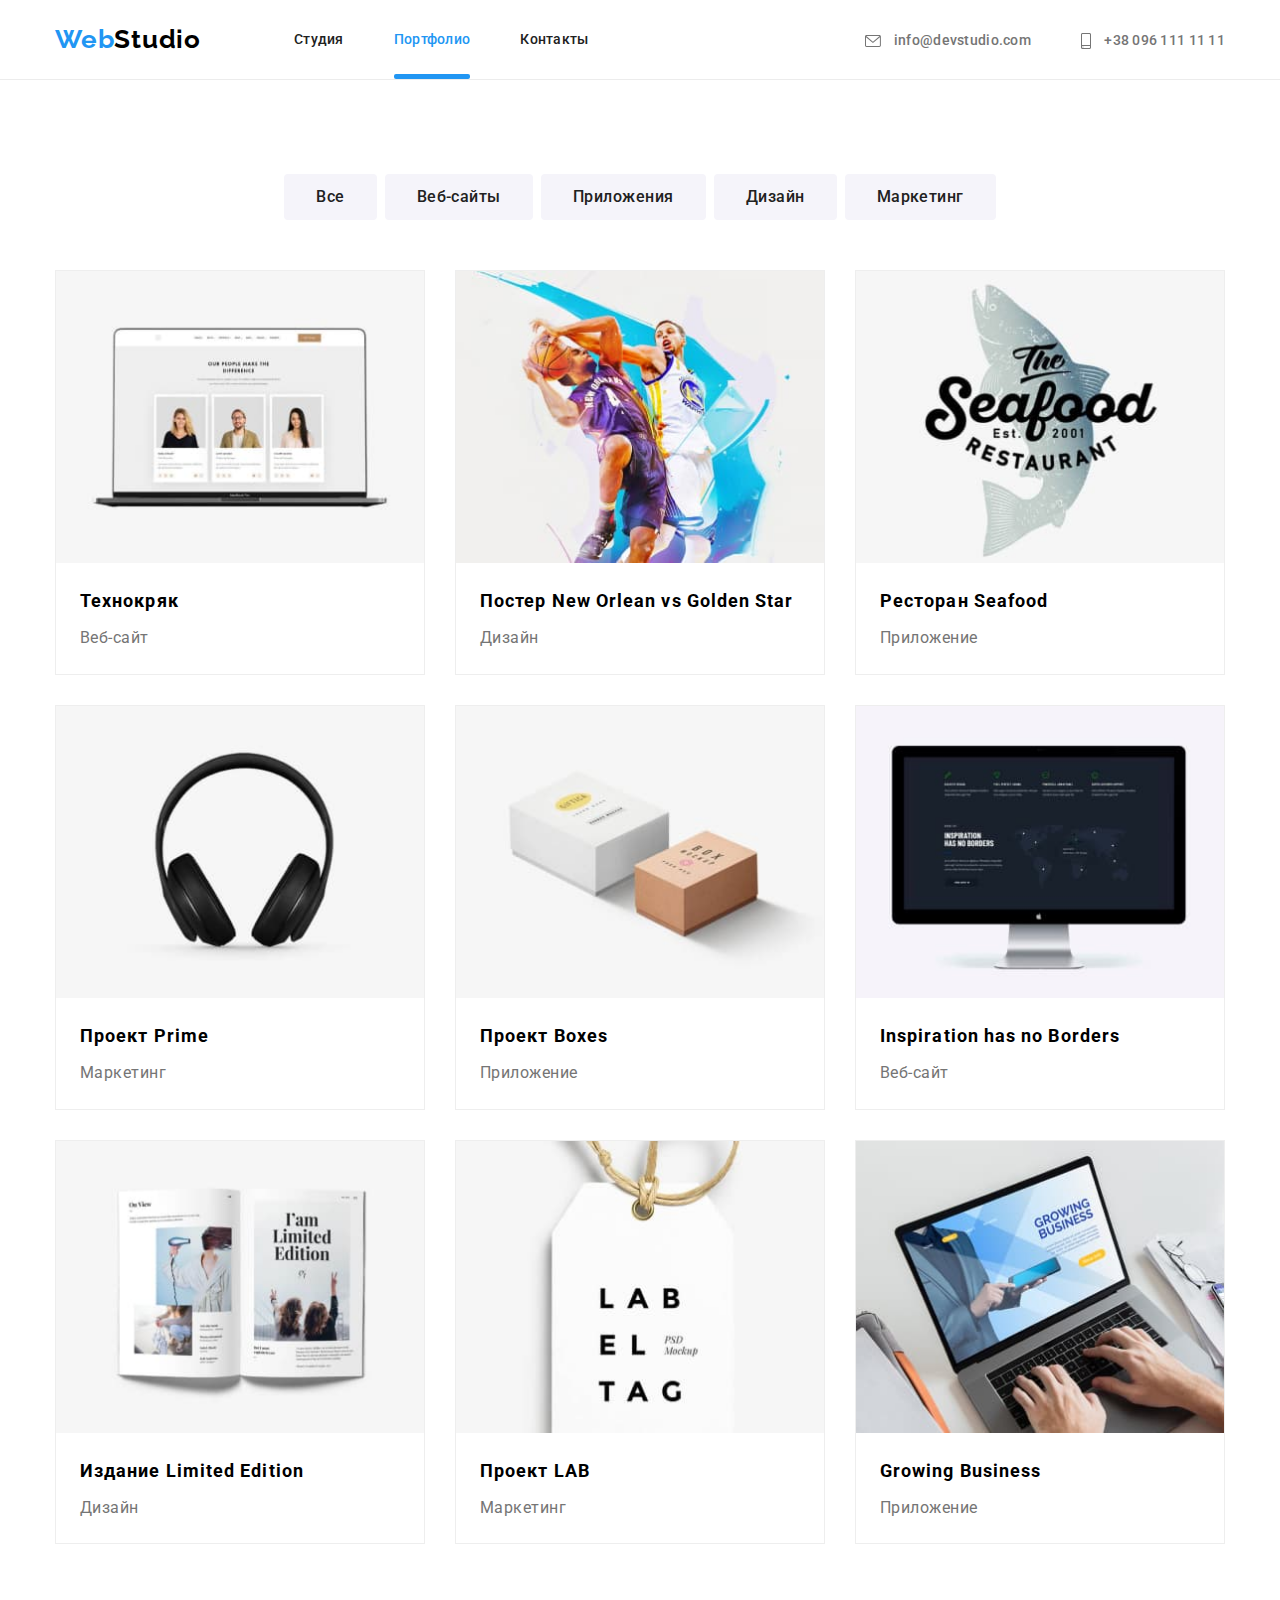
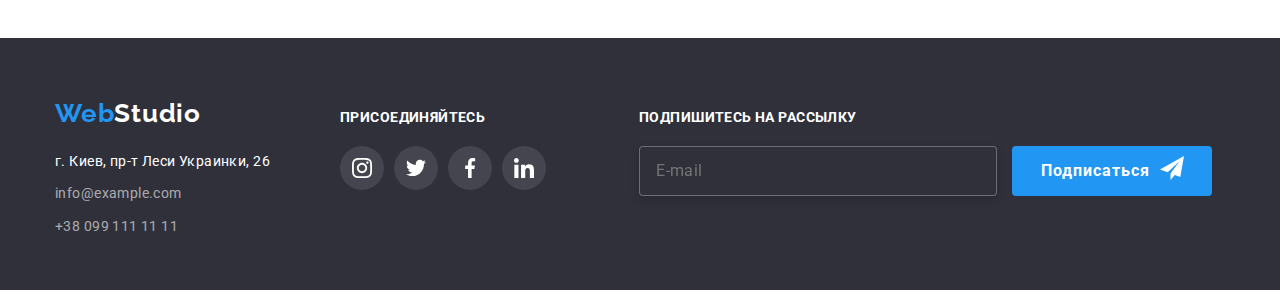
==== portfolio.html @ 8e026ac3 "переносит данные из 6 ДЗ в 7 ДЗ" ====
<!DOCTYPE html>
<html lang="ru">
  <head>
    <meta charset="UTF-8" />
    <meta name="viewport" content="width=device-width, initial-scale=1.0" />
    <title>Портфолио</title>
    <link
      href="https://fonts.googleapis.com/css2?family=Raleway:wght@700&family=Roboto:wght@400;500;700&display=swap"
      rel="stylesheet"
    />
    <link rel="stylesheet" href="./css/modern-normalize.css" />
    <link rel="stylesheet" href="./css/styles.css" />
  </head>

  <body>
    <!--Шапка страницы-->
    <header>
      <nav class="container main-nav container-border">
        <a href="./index.html" class="logo">
          <span class="blue">Web</span>Studio
        </a>

        <ul class="site-nav list">
          <li class="item">
            <a href="./index.html" class="link">Студия</a>
          </li>
          <li class="item">
            <a href="./portfolio.html" class="link current">Портфолио</a>
          </li>
          <li class="item"><a href="" class="link">Контакты</a></li>
        </ul>

        <ul class="auht-nav list">
          <li class="item">
            <a class="link" href="mailto:info@devstudio.com"
              ><svg class="nav-icon-envelope">
                <use href="./images/sprite1.svg#icon-envelope"></use>
              </svg>
              info@devstudio.com
            </a>
          </li>
          <li class="item">
            <a class="link" href="tel:+38-096-111-11-11"
              ><svg class="nav-icon-smartphone">
                <use href="./images/sprite1.svg#icon-smartphone"></use>
              </svg>
              +38 096 111 11 11</a
            >
          </li>
        </ul>
      </nav>
    </header>

    <main>
      <section class="portfolio">
        <!--<h1>Наши работы</h1>-->
        <div class="container">
          <ul class="list btn">
            <li class="item">
              <button type="button" class="button">Все</button>
            </li>
            <li class="item">
              <button type="button" class="button">Веб-сайты</button>
            </li>
            <li class="item">
              <button type="button" class="button">Приложения</button>
            </li>
            <li class="item">
              <button type="button" class="button">Дизайн</button>
            </li>
            <li class="item">
              <button type="button" class="button">Маркетинг</button>
            </li>
          </ul>
        </div>

        <div class="container">
          <ul class="our-work list">
            <li class="our-work-card">
              <a href="" class="link">
                <div class="overlay">
                  <img
                    class="picture"
                    src="./images/portfolio1.jpg"
                    alt="ноутбук с открытым сайтом"
                    width="370"
                    height="294"
                  />

                  <p class="overlay-text">
                    Технокряк это современная площадка распространения
                    коронавируса. Компании используют эту платформу для
                    цифрового шпионажа и атак на защищённые сервера конкурентов.
                  </p>
                </div>

                <h2 class="portfolio-title">Технокряк</h2>
                <p class="portfolio-text">Веб-сайт</p>
              </a>
            </li>

            <li class="our-work-card">
              <a href="" class="link">
                <div class="overlay">
                  <img
                    class="picture"
                    src="./images/portfolio2.jpg"
                    alt="два баскедболиста"
                    width="370"
                    height="294"
                  />
                  <p class="overlay-text">
                    Технокряк это современная площадка распространения
                    коронавируса. Компании используют эту платформу для
                    цифрового шпионажа и атак на защищённые сервера конкурентов.
                  </p>
                </div>
                <h2 class="portfolio-title">
                  Постер New Orlean vs Golden Star
                </h2>
                <p class="portfolio-text">Дизайн</p>
              </a>
            </li>

            <li class="our-work-card">
              <a href="" class="link">
                <div class="overlay">
                  <img
                    class="picture"
                    src="./images/portfolio3.jpg"
                    alt="название приложения"
                    width="370"
                    height="294"
                  />
                  <p class="overlay-text">
                    Технокряк это современная площадка распространения
                    коронавируса. Компании используют эту платформу для
                    цифрового шпионажа и атак на защищённые сервера конкурентов.
                  </p>
                </div>
                <h2 class="portfolio-title">Ресторан Seafood</h2>
                <p class="portfolio-text">Приложение</p>
              </a>
            </li>

            <li class="our-work-card">
              <a href="" class="link">
                <div class="overlay">
                  <img
                    class="picture"
                    src="./images/portfolio4.jpg"
                    alt="наушники"
                    width="370"
                    height="294"
                  />
                  <p class="overlay-text">
                    Технокряк это современная площадка распространения
                    коронавируса. Компании используют эту платформу для
                    цифрового шпионажа и атак на защищённые сервера конкурентов.
                  </p>
                </div>
                <h2 class="portfolio-title">Проект Prime</h2>
                <p class="portfolio-text">Маркетинг</p>
              </a>
            </li>

            <li class="our-work-card">
              <a href="" class="link">
                <div class="overlay">
                  <img
                    class="picture"
                    src="./images/portfolio5.jpg"
                    alt="коробки"
                    width="370"
                    height="294"
                  />
                  <p class="overlay-text">
                    Технокряк это современная площадка распространения
                    коронавируса. Компании используют эту платформу для
                    цифрового шпионажа и атак на защищённые сервера конкурентов.
                  </p>
                </div>
                <h2 class="portfolio-title">Проект Boxes</h2>
                <p class="portfolio-text">Приложение</p>
              </a>
            </li>

            <li class="our-work-card">
              <a href="" class="link">
                <div class="overlay">
                  <img
                    class="picture"
                    src="./images/portfolio6.jpg"
                    alt="сайт на робочем столе"
                    width="370"
                    height="294"
                  />
                  <p class="overlay-text">
                    Технокряк это современная площадка распространения
                    коронавируса. Компании используют эту платформу для
                    цифрового шпионажа и атак на защищённые сервера конкурентов.
                  </p>
                </div>
                <h2 class="portfolio-title">Inspiration has no Borders</h2>
                <p class="portfolio-text">Веб-сайт</p>
              </a>
            </li>

            <li class="our-work-card">
              <a href="" class="link">
                <div class="overlay">
                  <img
                    class="picture"
                    src="./images/portfolio7.jpg"
                    alt="открытая книга"
                    width="370"
                    height="294"
                  />
                  <p class="overlay-text">
                    Технокряк это современная площадка распространения
                    коронавируса. Компании используют эту платформу для
                    цифрового шпионажа и атак на защищённые сервера конкурентов.
                  </p>
                </div>
                <h2 class="portfolio-title">Издание Limited Edition</h2>
                <p class="portfolio-text">Дизайн</p>
              </a>
            </li>

            <li class="our-work-card">
              <a href="" class="link">
                <div class="overlay">
                  <img
                    class="picture"
                    src="./images/portfolio8.jpg"
                    alt="бирка LAB"
                    width="370"
                    height="294"
                  />
                  <p class="overlay-text">
                    Технокряк это современная площадка распространения
                    коронавируса. Компании используют эту платформу для
                    цифрового шпионажа и атак на защищённые сервера конкурентов.
                  </p>
                </div>
                <h2 class="portfolio-title">Проект LAB</h2>
                <p class="portfolio-text">Маркетинг</p>
              </a>
            </li>

            <li class="our-work-card">
              <a href="" class="link">
                <div class="overlay">
                  <img
                    class="picture"
                    src="./images/portfolio9.jpg"
                    alt="Приложение Growing Business"
                    width="370"
                    height="294"
                  />
                  <p class="overlay-text">
                    Технокряк это современная площадка распространения
                    коронавируса. Компании используют эту платформу для
                    цифрового шпионажа и атак на защищённые сервера конкурентов.
                  </p>
                </div>
                <h2 class="portfolio-title">Growing Business</h2>
                <p class="portfolio-text">Приложение</p>
              </a>
            </li>
          </ul>
        </div>
      </section>
    </main>

    <!--Подвал-->
    <footer class="contacts-container">
      <div class="container footer-flex">
        <div class="footer-address">
          <a href="./index.html" class="logo footer">
            <span class="blue">Web</span><span class="white">Studio</span>
          </a>
          <address class="adress-content">
            <p class="text">г. Киев, пр-т Леси Украинки, 26</p>
            <a href="mailto:info@example.com" class="connection link text"
              >info@example.com</a
            >
            <a href="tel:+38-099-111-11-11" class="connection link text"
              >+38 099 111 11 11</a
            >
          </address>
        </div>

        <div class="footer-slogan">
          <h2 class="footer-slogan-text">Присоединяйтесь</h2>
          <!-- <div class="footer-icon"> -->
          <ul class="list social-icon-list">
            <li class="social-icon-item">
              <a
                class="social-icon-link"
                href="https://www.instagram.com/?hl=ru"
                aria-label="ссылка Инстаграм"
              >
                <svg class="social-icon">
                  <use href="./images/sprite1.svg#icon-instagram"></use>
                </svg>
              </a>
            </li>

            <li class="social-icon-item">
              <a
                class="social-icon-link"
                href="https://twitter.com/?lang=ru"
                aria-label="ссылка Твиттер"
              >
                <svg class="social-icon">
                  <use href="./images/sprite1.svg#icon-twitter"></use>
                </svg>
              </a>
            </li>

            <li class="social-icon-item">
              <a
                class="social-icon-link"
                href="https://www.facebook.com/"
                aria-label="ссылка Фейсбук"
              >
                <svg class="social-icon">
                  <use href="./images/sprite1.svg#icon-facebook"></use>
                </svg>
              </a>
            </li>

            <li class="social-icon-item">
              <a
                class="social-icon-link"
                href="https://www.linkedin.com/"
                aria-label="ссылка Линкедин"
                ><svg class="social-icon">
                  <use href="./images/sprite1.svg#icon-linkedin"></use>
                </svg>
              </a>
            </li>
          </ul>
        </div>

        <form>
          <h2 class="footer-slogan-text">Подпишитесь на рассылку</h2>

          <label class="footer-label">
            <input
              class="footer-input"
              type="email"
              name="user-mail"
              placeholder="E-mail"
            />

            <button type="submit" class="button button-footer">
              Подписаться
              <svg class="footer-icon">
                <use href="./images/sprite1.svg#icon-icon-send"></use>
              </svg>
            </button>
          </label>
        </form>
      </div>
    </footer>
  </body>
</html>
---- css/styles.css ----
html {
  box-sizing: border-box;
}
*/ *,
*::before,
*::after {
  box-sizing: inherit;
}

/* Цвета текста */
:root {
  --blue: #2196f3;
  --black-one: #000000;
  --black-two: #212121;
  --gray-one: #757575;
  --gray-two: rgba(255, 255, 255, 0.6);
  --white: #ffffff;
  --herro-background: #2f303a;
  --portfolio-button-background: #f5f4fa;
  --section-background: #f5f4fa;
  --transitions: 250ms cubic-bezier(0.4, 0, 0.2, 1);
}

body {
  font-family: 'Roboto', sans-serif;
  background-color: var(--white);
  color: var(--black-two);
}

.container {
  width: 1200px;
  padding-left: 15px;
  padding-right: 15px;
  margin-left: auto;
  margin-right: auto;
}

/* logo */
.logo {
  margin-right: 93px;
  font-family: 'Raleway', sans-serif;
  font-weight: 700;
  color: var(--black-one);
  text-decoration: none;

  font-size: 26px;
  line-height: 1.2;
  letter-spacing: 0.03em;
}

.logo .blue {
  color: var(--blue);
}

.logo .white {
  color: var(--white);
}

.list {
  padding: 0;
  margin: 0;
  list-style: none;
}

.link {
  text-decoration: none;
}

.picture {
  display: block;
  max-width: 100%;
  height: auto;
}

/* site-nav */
.main-nav {
  align-items: center;
  display: flex;
}

.site-nav {
  display: flex;
}

.site-nav .item:not(:last-child) {
  margin-right: 50px;
}

.site-nav .link {
  position: relative;

  display: block;
  font-weight: 500;

  color: var(--black-two);
  font-size: 14px;
  line-height: 1.1;
  letter-spacing: 0.02em;
  padding-top: 32px;
  padding-bottom: 32px;
  transition: color var(--transitions);
}

.site-nav .link.current {
  color: var(--blue);
}

.site-nav .link.current::after {
  position: absolute;

  content: '';
  display: block;
  width: 100%;
  height: 5px;
  background: var(--blue);
  border-radius: 2px;
  left: 0;
  bottom: 0;
}

.site-nav .link:hover,
.site-nav .link:focus {
  color: var(--blue);
}

/* auht-nav */
.auht-nav {
  display: flex;
  margin-left: auto;
}

.auht-nav .item:not(:last-child) {
  margin-right: 50px;
}

.auht-nav .item {
  text-align: center;
}

.auht-nav .link {
  font-weight: 500;
  color: var(--gray-one);
  font-size: 14px;
  line-height: 1.1;
  letter-spacing: 0.02em;
  transition: color var(--transitions);
}

.auht-nav .link:hover,
.auht-nav .link:focus {
  color: var(--blue);
}

.auht-nav .link:hover .nav-icon-envelope,
.auht-nav .link:focus .nav-icon-envelope {
  fill: var(--blue);
}

.nav-icon-envelope {
  display: inline-flex;
  vertical-align: middle;
  width: 16px;
  height: 12px;
  margin-right: 10px;
  fill: var(--gray-one);
  text-align: center;

  transition: fill var(--transitions);
}

.nav-icon-smartphone {
  display: inline-flex;
  vertical-align: middle;
  width: 10px;
  height: 16px;
  margin-right: 10px;
  fill: var(--gray-one);
  transition: fill var(--transitions);
}

.auht-nav .link:hover .nav-icon-smartphone,
.auht-nav .link:focus .nav-icon-smartphone {
  fill: var(--blue);
}

/* herro */

.herro-container {
  text-align: center;
  height: 600px;
  margin-left: auto;
  margin-right: auto;
  padding-top: 200px;
  padding-bottom: 200px;
  background-image: linear-gradient(
      to right,
      rgba(47, 48, 58, 0.4),
      rgba(47, 48, 58, 0.4)
    ),
    url(../images/hero.jpg);
  background-position: center;
  background-color: #c4c4c4;
  background-size: cover;
}

.herro-title {
  margin-top: 0;
  margin-bottom: 30px;
  margin-left: auto;
  margin-right: auto;
  width: 696px;

  font-weight: 900;
  color: var(--white);
  text-transform: uppercase;
  font-size: 44px;
  line-height: 1.4;
  letter-spacing: 0.06em;
}

/* button */
.button {
  display: inline-block;
  padding: 10px 32px;
  border-radius: 4px;
  border: 0;

  font-weight: 700;
  background-color: var(--blue);
  color: var(--white);
  font-size: 16px;
  line-height: 1.9;
  letter-spacing: 0.06em;
}

.button:hover,
.button:focus {
  outline: none;
}

/* section */
.section {
  padding-top: 0;
  padding-bottom: 94px;
}

.section-top {
  padding-top: 94px;
  padding-bottom: 94px;
}

.section-top.content {
  background-color: var(--section-background);
}

.section-title.centered {
  margin-top: 0;
  margin-bottom: 50px;
  text-align: center;
}

.section-title {
  font-weight: 700;
  font-size: 36px;
  line-height: 1.2;
  letter-spacing: 0.03em;
}

/* Чем мы занимаемся */
.doing-card {
  position: relative;
}

.doing-card::before {
  content: '';
  position: absolute;
  width: 100%;
  height: 70px;
  bottom: 0;
  background: rgba(47, 48, 58, 0.8);
}

.doing-text {
  position: absolute;
  margin-top: 0;
  margin-bottom: 0;
  bottom: 27px;
  right: 82px;

  font-weight: 700;
  font-size: 14px;
  line-height: 1.14;
  text-align: center;
  letter-spacing: 0.03em;
  text-transform: uppercase;
  color: var(--white);
}
/* featyre */
.featyre {
  display: flex;
}

.featyre .item::before {
  content: '';
  display: block;

  height: 120px;
  background-color: var(--section-background);
  background-repeat: no-repeat;
  background-position: center;
  margin-bottom: 30px;
}

.featyre .item:nth-child(1)::before {
  background-image: url(../images/antenna.svg);
}

.featyre .item:nth-child(2)::before {
  background-image: url(../images/clock.svg);
}

.featyre .item:nth-child(3)::before {
  background-image: url(../images/diagram.svg);
}

.featyre .item:nth-child(4)::before {
  background-image: url(../images/astronaut.svg);
}

/* .icon-antenna::before {
   background-image: url(../images/antenna.svg);
   }   */

/* 
.icon-clock::before {
  background-image: url(../images/clock.svg);
}

.icon-diagram::before {
  background-image: url(../images/diagram.svg);
}

.icon-astronaut::before {
  background-image: url(../images/astronaut.svg);
} */

.featyre .item:not(:last-child) {
  margin-right: 30px;
}

.featyre .title {
  margin-top: 0;
  margin-bottom: 10px;
  font-weight: 700;
  text-transform: uppercase;
  font-size: 14px;
  line-height: 1.1;
  letter-spacing: 0.03em;
}

.featyre .text {
  margin-top: 0;
  margin-bottom: 0;

  font-weight: 400;
  color: var(--gray-one);
  font-size: 14px;
  line-height: 1.7;
  letter-spacing: 0.03em;
}

/* What the company does */
.doing {
  display: flex;
}

.doing .item:not(:last-child) {
  margin-right: 30px;
}

.card {
  background: #ffffff;
  box-shadow: 0px 1px 3px rgba(0, 0, 0, 0.12), 0px 1px 1px rgba(0, 0, 0, 0.14),
    0px 2px 1px rgba(0, 0, 0, 0.2);
  border-radius: 0px 0px 4px 4px;

  text-align: center;
}

.card-content {
  padding-top: 30px;
  padding-bottom: 30px;
}

.team {
  display: flex;
}

.team .item:not(:last-child) {
  margin-right: 30px;
}

.team .name {
  margin-top: 0;
  margin-bottom: 10px;

  font-weight: 500;
  font-size: 16px;
  line-height: 1.2;
  letter-spacing: 0.03em;
}

.team .position {
  margin-top: 0;
  margin-bottom: 16px;

  font-weight: 400;
  color: var(--gray-one);
  font-size: 16px;
  line-height: 1.2;
  letter-spacing: 0.03em;
}

.social-icon-list {
  display: flex;
  justify-content: center;
}

.social-icon-item:not(:last-child) {
  margin-right: 10px;
}

.social-icon-link {
  display: flex;
  justify-content: center;
  align-items: center;

  width: 44px;
  height: 44px;
  border-radius: 50%;

  background-color: var(--white);

  transition: background-color var(--transitions);
}

.social-icon-link:hover,
.social-icon-link:focus {
  background-color: var(--blue);
}

.social-icon {
  width: 20px;
  height: 20px;
  fill: #afb1b8;
  transition: fill var(--transitions);
}

.social-icon-link:hover .social-icon,
.social-icon-link:focus .social-icon {
  fill: var(--white);
}

/* Постоянные клиенты */
.clients-logo-list {
  display: flex;
}

.clients-logo-item:not(:last-child) {
  margin-right: 30px;
}

.clients-logo-link {
  fill: #afb1b8;
  display: flex;
  justify-content: center;
  align-items: center;
  width: 170px;
  height: 90px;
  border: 1px solid #afb1b8;
  border-radius: 4px;
  transition: border var(--transitions);
}

.clients-logo-link:hover,
.clients-logo-link:focus {
  border: 1px solid var(--blue);
}

.clients-logo {
  transition: fill var(--transitions);
}

.clients-logo-link:hover .clients-logo,
.clients-logo-link:focus .clients-logo {
  fill: var(--blue);
}

/* address */
.footer-flex {
  display: flex;
}

.contacts-container {
  background-color: var(--herro-background);
  color: var(--white);
  font-weight: 400;
  font-size: 14px;
  line-height: 1.7;
  letter-spacing: 0.03em;
  font-style: normal;

  height: 252px;
}

.footer-address {
  margin-right: 70px;
}

.footer {
  display: block;
  margin-right: 0;
  margin-top: 60px;
  margin-bottom: 20px;
}

.adress-content {
  display: inline-flex;
  flex-direction: column;

  font-style: normal;
}

.adress-content .text {
  margin-top: 0px;
  margin-bottom: 0px;
  margin-bottom: 9px;
}

.contacts-container .connection {
  font-weight: 400;
  color: var(--gray-two);
  font-size: 14px;
  line-height: 1.7;
  letter-spacing: 0.03em;
  font-style: normal;
}

.footer-slogan {
  margin-right: 93px;
}

.footer-slogan .social-icon-link {
  background-color: rgba(255, 255, 255, 0.1);
}

.footer-slogan .social-icon-link:hover,
.footer-slogan .social-icon-link:focus {
  background-color: var(--blue);
}

.footer-slogan .social-icon {
  fill: var(--white);
}

.footer-slogan-text {
  margin-top: 72px;
  margin-bottom: 20px;

  font-weight: 700;
  font-size: 14px;
  line-height: 1.1;
  letter-spacing: 0.03em;
  text-transform: uppercase;
}

/* footer form */

.footer-input {
  width: 358px;
  height: 50px;

  padding-left: 16px;
  margin-right: 12px;

  font-weight: 400;
  font-size: 16px;
  line-height: 1.25;
  align-items: center;
  letter-spacing: 0.03em;

  color: rgba(255, 255, 255, 0.6);

  background-color: var(--herro-background);
  border: 1px solid rgba(255, 255, 255, 0.3);
  filter: drop-shadow(0px 4px 4px rgba(0, 0, 0, 0.15));
  border-radius: 4px;
}

.button-footer {
  position: relative;
  width: 200px;
  height: 50px;
  padding-left: 29px;
  padding-right: 0;
  text-align: inherit;
}

.footer-icon {
  position: absolute;
  fill: var(--white);
  margin-left: 10px;
  width: 24px;
  height: 24px;
}

/* portfolio */
.portfolio {
  padding-top: 94px;
  padding-bottom: 94px;
  border-top: 1px solid #ececec;
}

.btn {
  display: flex;
  margin-bottom: 50px;
  justify-content: center;
}

.portfolio .button {
  font-weight: 500;
  background-color: var(--portfolio-button-background);
  color: var(--black-two);
  font-size: 16px;
  line-height: 1.6;
  letter-spacing: 0.03em;
  transition: color var(--transitions), background-color var(--transitions);
}

.portfolio .button:hover,
.portfolio .button:focus {
  background-color: var(--blue);
  color: var(--white);
  outline: none;
}

.portfolio .item:not(:last-child) {
  margin-right: 8px;
}

.portfolio .item:hover,
.portfolio .item:focus {
  box-shadow: 0px 3px 1px rgba(0, 0, 0, 0.1), 0px 1px 2px rgba(0, 0, 0, 0.08),
    0px 2px 2px rgba(0, 0, 0, 0.12);
}

.portfolio .our-work {
  display: flex;
  flex-wrap: wrap;
}

.our-work-card {
  width: calc((100% - 60px) / 3);
  background-color: var(--white);
  margin-right: 30px;
  margin-bottom: 30px;
  border: 1px solid #eeeeee;
}

.our-work-card:hover,
.our-work-card:focus {
  box-shadow: 0px 1px 1px rgba(0, 0, 0, 0.12), 0px 4px 4px rgba(0, 0, 0, 0.06),
    1px 4px 6px rgba(0, 0, 0, 0.16);
}

.our-work-card:nth-child(3n) {
  margin-right: 0;
}

.our-work-card:nth-last-child(-n + 3) {
  margin-bottom: 0;
}

.our-work-card .portfolio-title {
  padding-top: 20px;
  padding-left: 24px;
  padding-bottom: 4px;
  margin-top: 0;
  margin-bottom: 0;

  font-weight: 700;
  font-size: 18px;
  line-height: 2;
  letter-spacing: 0.06em;

  color: #000000;
}

.overlay {
  position: relative;
  overflow: hidden;
}

.overlay::before {
  content: '';
  position: absolute;
  width: 100%;
  height: 100%;
  background-color: rgba(33, 150, 243, 0.9);
  /* opacity: 0; */

  transform: translateY(100%);
  transition: transform var(--transitions);
}

.our-work-card:hover .overlay::before,
.our-work-card:focus .overlay::before {
  opacity: 1;
  transform: translateY(0);
}

.overlay-text {
  position: absolute;
  top: 63px;
  right: 24px;
  bottom: 63px;
  left: 24px;

  opacity: 0;

  margin-top: 0;
  margin-bottom: 0;

  font-weight: 400;
  font-size: 18px;
  line-height: 1.5;
  letter-spacing: 0.03em;
  color: var(--white);

  transform: translateY(100%);
  transition: transform var(--transitions);
}

.our-work-card:hover .overlay-text,
.our-work-card:focus .overlay-text {
  opacity: 1;
  transform: translateY(0);
}

.portfolio-text {
  padding-left: 24px;
  padding-bottom: 20px;
  margin-top: 0;
  margin-bottom: 0;

  color: var(--gray-one);
  font-weight: 400;
  font-size: 16px;
  line-height: 1.9;
  letter-spacing: 0.03em;
}

/* backdrop */
.backdrop {
  position: fixed;
  width: 100%;
  height: 100%;
  top: 0px;
  bottom: 0px;

  background: rgba(0, 0, 0, 0.2);
}

.backdrop.is-hidden {
  opacity: 0;
  pointer-events: none;
}

/* modal */
.modal {
  position: absolute;
  top: 50%;
  left: 50%;
  transform: translate(-50%, -50%);

  width: 528px;
  height: 581px;
  background-color: var(--white);
  box-shadow: 0px 1px 3px rgba(0, 0, 0, 0.12), 0px 1px 1px rgba(0, 0, 0, 0.14),
    0px 2px 1px rgba(0, 0, 0, 0.2);
  border-radius: 4px;
}

.modal-btn {
  position: absolute;

  right: 8px;
  top: 8px;
  width: 30px;
  height: 30px;
  padding: 0;

  border: 1px solid rgba(0, 0, 0, 0.1);
  border-radius: 50%;
  background-color: var(--white);
}

.modal-icon {
  position: absolute;
  content: '';
  display: inline-block;
  width: 18px;
  height: 18px;
  top: 50%;
  left: 50%;
  transform: translate(-50%, -50%);

  fill: var(--black-one);
  transition: fill var(--transitions);
}

.modal-btn:hover,
.modal-btn:focus {
  outline: none;
}

.modal-btn:hover .modal-icon,
.modal-btn:focus .modal-icon {
  fill: var(--blue);
}

/* Form */
.form {
  width: 448px;
  /* left: 576px;
  top: 296px; */
  margin-left: auto;
  margin-right: auto;
  margin-top: 40px;
  margin-bottom: 40px;
  margin-left: 41px;
  margin-right: 39px;
}

.form-caption {
  font-weight: 700;
  font-size: 20px;
  line-height: 1.15;
  letter-spacing: 0.03em;
  text-align: center;
  margin-bottom: 12px;
  margin-top: 40px;

  color: var(--black-two);
}

.form-label {
  position: relative;
  display: block;

  font-weight: 400;
  font-size: 12px;
  line-height: 1.07;
  letter-spacing: 0.01em;
  margin-bottom: 10px;

  color: var(--gray-one);
}

.form-label:focus {
  outline: 1px solid var(--blue);
}

.form-input {
  /* position: relative;
  display: block; */
  width: 100%;
  height: 40px;

  margin-top: 4px;
  padding-left: 42px;
  border: 1px solid rgba(33, 33, 33, 0.2);
  border-radius: 4px;
  transition: border var(--transitions);
}

.form-input:focus {
  border: 1px solid var(--blue);
  outline: none;
}

/* .form-name {
  position: relative;
} */

.form-icon {
  position: absolute;
  width: 18px;
  height: 18px;
  bottom: 11px;
  left: 12px;
  fill: var(--black-one);
  transition: fill var(--transitions);
}

.form-input:focus + .form-icon {
  fill: var(--blue);
}

.form-label.textarea {
  margin-bottom: 0;
}

.form-textarea {
  display: block;

  width: 100%;
  height: 120px;
  margin-top: 4px;

  padding: 12px 16px;
  resize: none;

  border: 1px solid rgba(33, 33, 33, 0.2);
  border-radius: 4px;
  transition: border var(--transitions);
}

.form-textarea:focus {
  border: 1px solid var(--blue);
  outline: none;
}

.form-textarea::placeholder {
  color: rgba(117, 117, 117, 0.5);
}

/* .form-checkbox {
  font-size: 14px;
  line-height: 1.7;
  letter-spacing: 0.03em;
  margin-bottom: 30px;
  padding: 0;
  margin-left: 12px;
} */

.form-link {
  color: var(--blue);
}

.btn-form {
  display: block;
  margin-left: auto;
  margin-right: auto;
  width: 200px;
  box-shadow: 0px 4px 4px rgba(0, 0, 0, 0.15);
}

.form-checkbox {
  display: inline-block;

  font-size: 14px;
  line-height: 1.7;
  letter-spacing: 0.03em;
  text-align: center;

  padding: 0;
  margin-left: 12px;
  margin-top: 20px;
  margin-bottom: 30px;

  color: var(--gray-one);
}

.checkbox {
  position: absolute;
  width: 1px;
  height: 1px;
  margin: -1px;
  border: 0;
  padding: 0;
  clip: rect(0 0 0 0);
  overflow: hidden;
}

.checkbox-icon {
  display: inline-block;
  width: 16px;
  height: 15px;
  border: 2px solid var(--black-one);
  border-radius: 2px;
  margin-right: 7px;
  vertical-align: middle;
}

.checkbox:checked + .checkbox-icon {
  background-color: var(--blue);
  background-image: url(../images/icon-check.svg);
  background-size: contain;
  background-origin: border-box;
  border-color: var(--blue);
}
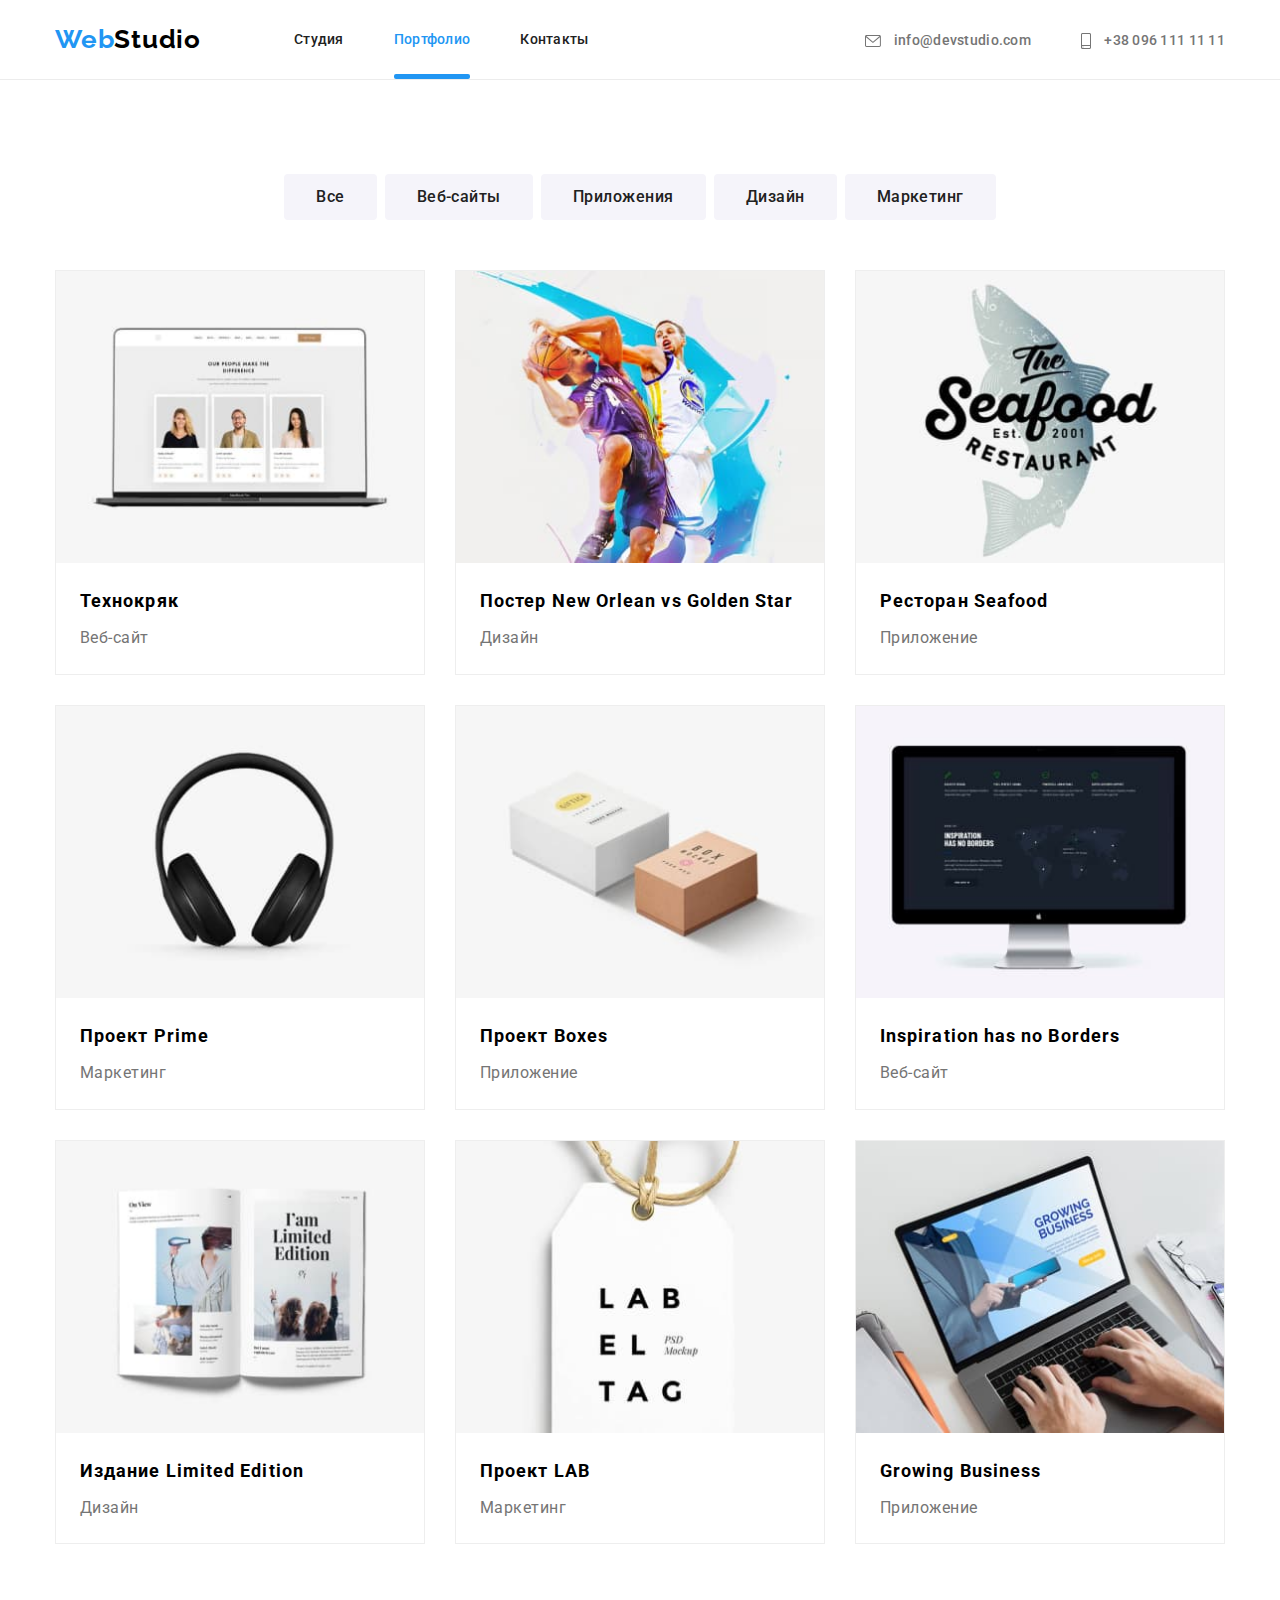
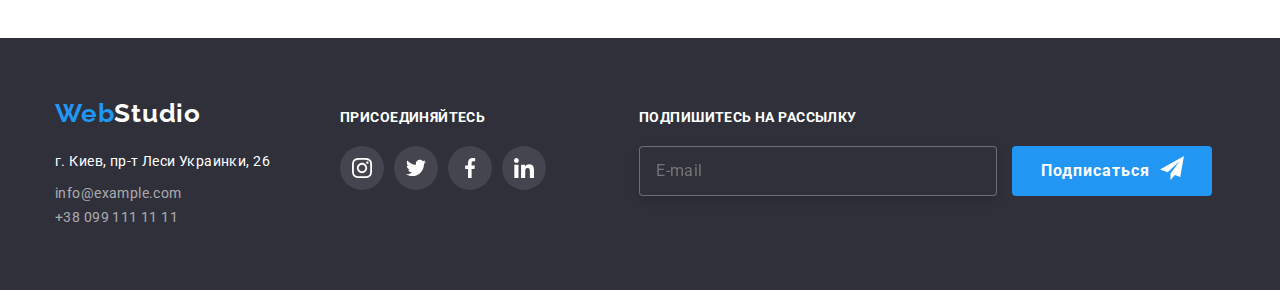
==== commit 0f75afd5: "меняет названия классов по БЭМ для портфолио" ====
--- a/portfolio.html
+++ b/portfolio.html
@@ -15,33 +15,39 @@
   <body>
     <!--Шапка страницы-->
     <header>
-      <nav class="container main-nav container-border">
+      <nav class="container main-nav">
         <a href="./index.html" class="logo">
-          <span class="blue">Web</span>Studio
+          <span class="logo__blue">Web</span>Studio
         </a>
 
         <ul class="site-nav list">
-          <li class="item">
-            <a href="./index.html" class="link">Студия</a>
-          </li>
-          <li class="item">
-            <a href="./portfolio.html" class="link current">Портфолио</a>
-          </li>
-          <li class="item"><a href="" class="link">Контакты</a></li>
+          <li class="site-nav__list">
+            <a href="./index.html" class="site-nav__link link">Студия</a>
+          </li>
+          <li class="site-nav__list">
+            <a
+              href="./portfolio.html"
+              class="site-nav__link link site-nav__link--current"
+              >Портфолио</a
+            >
+          </li>
+          <li class="site-nav__list">
+            <a href="" class="site-nav__link link">Контакты</a>
+          </li>
         </ul>
 
-        <ul class="auht-nav list">
-          <li class="item">
-            <a class="link" href="mailto:info@devstudio.com"
-              ><svg class="nav-icon-envelope">
+        <ul class="auth-nav list">
+          <li class="auth-nav__list">
+            <a class="auth-nav__link link" href="mailto:info@devstudio.com"
+              ><svg class="auth-nav__icon-envelope">
                 <use href="./images/sprite1.svg#icon-envelope"></use>
               </svg>
               info@devstudio.com
             </a>
           </li>
-          <li class="item">
-            <a class="link" href="tel:+38-096-111-11-11"
-              ><svg class="nav-icon-smartphone">
+          <li class="auth-nav__list">
+            <a class="auth-nav__link link" href="tel:+38-096-111-11-11"
+              ><svg class="auth-nav__icon-smartphone">
                 <use href="./images/sprite1.svg#icon-smartphone"></use>
               </svg>
               +38 096 111 11 11</a
@@ -55,28 +61,38 @@
       <section class="portfolio">
         <!--<h1>Наши работы</h1>-->
         <div class="container">
-          <ul class="list btn">
-            <li class="item">
-              <button type="button" class="button">Все</button>
-            </li>
-            <li class="item">
-              <button type="button" class="button">Веб-сайты</button>
-            </li>
-            <li class="item">
-              <button type="button" class="button">Приложения</button>
-            </li>
-            <li class="item">
-              <button type="button" class="button">Дизайн</button>
-            </li>
-            <li class="item">
-              <button type="button" class="button">Маркетинг</button>
+          <ul class="list button-group">
+            <li class="button-group__list">
+              <button type="button" class="button-group__btn button">
+                Все
+              </button>
+            </li>
+            <li class="button-group__list">
+              <button type="button" class="button-group__btn button">
+                Веб-сайты
+              </button>
+            </li>
+            <li class="button-group__list">
+              <button type="button" class="button-group__btn button">
+                Приложения
+              </button>
+            </li>
+            <li class="button-group__list">
+              <button type="button" class="button-group__btn button">
+                Дизайн
+              </button>
+            </li>
+            <li class="button-group__list">
+              <button type="button" class="button-group__btn button">
+                Маркетинг
+              </button>
             </li>
           </ul>
         </div>
 
         <div class="container">
           <ul class="our-work list">
-            <li class="our-work-card">
+            <li class="our-work__list">
               <a href="" class="link">
                 <div class="overlay">
                   <img
@@ -87,19 +103,19 @@
                     height="294"
                   />
 
-                  <p class="overlay-text">
-                    Технокряк это современная площадка распространения
-                    коронавируса. Компании используют эту платформу для
-                    цифрового шпионажа и атак на защищённые сервера конкурентов.
-                  </p>
-                </div>
-
-                <h2 class="portfolio-title">Технокряк</h2>
-                <p class="portfolio-text">Веб-сайт</p>
-              </a>
-            </li>
-
-            <li class="our-work-card">
+                  <p class="overlay__text">
+                    Технокряк это современная площадка распространения
+                    коронавируса. Компании используют эту платформу для
+                    цифрового шпионажа и атак на защищённые сервера конкурентов.
+                  </p>
+                </div>
+
+                <h2 class="our-work__title">Технокряк</h2>
+                <p class="our-work__text">Веб-сайт</p>
+              </a>
+            </li>
+
+            <li class="our-work__list">
               <a href="" class="link">
                 <div class="overlay">
                   <img
@@ -109,20 +125,20 @@
                     width="370"
                     height="294"
                   />
-                  <p class="overlay-text">
-                    Технокряк это современная площадка распространения
-                    коронавируса. Компании используют эту платформу для
-                    цифрового шпионажа и атак на защищённые сервера конкурентов.
-                  </p>
-                </div>
-                <h2 class="portfolio-title">
+                  <p class="overlay__text">
+                    Технокряк это современная площадка распространения
+                    коронавируса. Компании используют эту платформу для
+                    цифрового шпионажа и атак на защищённые сервера конкурентов.
+                  </p>
+                </div>
+                <h2 class="our-work__title">
                   Постер New Orlean vs Golden Star
                 </h2>
-                <p class="portfolio-text">Дизайн</p>
-              </a>
-            </li>
-
-            <li class="our-work-card">
+                <p class="our-work__text">Дизайн</p>
+              </a>
+            </li>
+
+            <li class="our-work__list">
               <a href="" class="link">
                 <div class="overlay">
                   <img
@@ -132,18 +148,18 @@
                     width="370"
                     height="294"
                   />
-                  <p class="overlay-text">
-                    Технокряк это современная площадка распространения
-                    коронавируса. Компании используют эту платформу для
-                    цифрового шпионажа и атак на защищённые сервера конкурентов.
-                  </p>
-                </div>
-                <h2 class="portfolio-title">Ресторан Seafood</h2>
-                <p class="portfolio-text">Приложение</p>
-              </a>
-            </li>
-
-            <li class="our-work-card">
+                  <p class="overlay__text">
+                    Технокряк это современная площадка распространения
+                    коронавируса. Компании используют эту платформу для
+                    цифрового шпионажа и атак на защищённые сервера конкурентов.
+                  </p>
+                </div>
+                <h2 class="our-work__title">Ресторан Seafood</h2>
+                <p class="our-work__text">Приложение</p>
+              </a>
+            </li>
+
+            <li class="our-work__list">
               <a href="" class="link">
                 <div class="overlay">
                   <img
@@ -153,18 +169,18 @@
                     width="370"
                     height="294"
                   />
-                  <p class="overlay-text">
-                    Технокряк это современная площадка распространения
-                    коронавируса. Компании используют эту платформу для
-                    цифрового шпионажа и атак на защищённые сервера конкурентов.
-                  </p>
-                </div>
-                <h2 class="portfolio-title">Проект Prime</h2>
-                <p class="portfolio-text">Маркетинг</p>
-              </a>
-            </li>
-
-            <li class="our-work-card">
+                  <p class="overlay__text">
+                    Технокряк это современная площадка распространения
+                    коронавируса. Компании используют эту платформу для
+                    цифрового шпионажа и атак на защищённые сервера конкурентов.
+                  </p>
+                </div>
+                <h2 class="our-work__title">Проект Prime</h2>
+                <p class="our-work__text">Маркетинг</p>
+              </a>
+            </li>
+
+            <li class="our-work__list">
               <a href="" class="link">
                 <div class="overlay">
                   <img
@@ -174,18 +190,18 @@
                     width="370"
                     height="294"
                   />
-                  <p class="overlay-text">
-                    Технокряк это современная площадка распространения
-                    коронавируса. Компании используют эту платформу для
-                    цифрового шпионажа и атак на защищённые сервера конкурентов.
-                  </p>
-                </div>
-                <h2 class="portfolio-title">Проект Boxes</h2>
-                <p class="portfolio-text">Приложение</p>
-              </a>
-            </li>
-
-            <li class="our-work-card">
+                  <p class="overlay__text">
+                    Технокряк это современная площадка распространения
+                    коронавируса. Компании используют эту платформу для
+                    цифрового шпионажа и атак на защищённые сервера конкурентов.
+                  </p>
+                </div>
+                <h2 class="our-work__title">Проект Boxes</h2>
+                <p class="our-work__text">Приложение</p>
+              </a>
+            </li>
+
+            <li class="our-work__list">
               <a href="" class="link">
                 <div class="overlay">
                   <img
@@ -195,18 +211,18 @@
                     width="370"
                     height="294"
                   />
-                  <p class="overlay-text">
-                    Технокряк это современная площадка распространения
-                    коронавируса. Компании используют эту платформу для
-                    цифрового шпионажа и атак на защищённые сервера конкурентов.
-                  </p>
-                </div>
-                <h2 class="portfolio-title">Inspiration has no Borders</h2>
-                <p class="portfolio-text">Веб-сайт</p>
-              </a>
-            </li>
-
-            <li class="our-work-card">
+                  <p class="overlay__text">
+                    Технокряк это современная площадка распространения
+                    коронавируса. Компании используют эту платформу для
+                    цифрового шпионажа и атак на защищённые сервера конкурентов.
+                  </p>
+                </div>
+                <h2 class="our-work__title">Inspiration has no Borders</h2>
+                <p class="our-work__text">Веб-сайт</p>
+              </a>
+            </li>
+
+            <li class="our-work__list">
               <a href="" class="link">
                 <div class="overlay">
                   <img
@@ -216,18 +232,18 @@
                     width="370"
                     height="294"
                   />
-                  <p class="overlay-text">
-                    Технокряк это современная площадка распространения
-                    коронавируса. Компании используют эту платформу для
-                    цифрового шпионажа и атак на защищённые сервера конкурентов.
-                  </p>
-                </div>
-                <h2 class="portfolio-title">Издание Limited Edition</h2>
-                <p class="portfolio-text">Дизайн</p>
-              </a>
-            </li>
-
-            <li class="our-work-card">
+                  <p class="overlay__text">
+                    Технокряк это современная площадка распространения
+                    коронавируса. Компании используют эту платформу для
+                    цифрового шпионажа и атак на защищённые сервера конкурентов.
+                  </p>
+                </div>
+                <h2 class="our-work__title">Издание Limited Edition</h2>
+                <p class="our-work__text">Дизайн</p>
+              </a>
+            </li>
+
+            <li class="our-work__list">
               <a href="" class="link">
                 <div class="overlay">
                   <img
@@ -237,18 +253,18 @@
                     width="370"
                     height="294"
                   />
-                  <p class="overlay-text">
-                    Технокряк это современная площадка распространения
-                    коронавируса. Компании используют эту платформу для
-                    цифрового шпионажа и атак на защищённые сервера конкурентов.
-                  </p>
-                </div>
-                <h2 class="portfolio-title">Проект LAB</h2>
-                <p class="portfolio-text">Маркетинг</p>
-              </a>
-            </li>
-
-            <li class="our-work-card">
+                  <p class="overlay__text">
+                    Технокряк это современная площадка распространения
+                    коронавируса. Компании используют эту платформу для
+                    цифрового шпионажа и атак на защищённые сервера конкурентов.
+                  </p>
+                </div>
+                <h2 class="our-work__title">Проект LAB</h2>
+                <p class="our-work__text">Маркетинг</p>
+              </a>
+            </li>
+
+            <li class="our-work__list">
               <a href="" class="link">
                 <div class="overlay">
                   <img
@@ -258,14 +274,14 @@
                     width="370"
                     height="294"
                   />
-                  <p class="overlay-text">
-                    Технокряк это современная площадка распространения
-                    коронавируса. Компании используют эту платформу для
-                    цифрового шпионажа и атак на защищённые сервера конкурентов.
-                  </p>
-                </div>
-                <h2 class="portfolio-title">Growing Business</h2>
-                <p class="portfolio-text">Приложение</p>
+                  <p class="overlay__text">
+                    Технокряк это современная площадка распространения
+                    коронавируса. Компании используют эту платформу для
+                    цифрового шпионажа и атак на защищённые сервера конкурентов.
+                  </p>
+                </div>
+                <h2 class="our-work__title">Growing Business</h2>
+                <p class="our-work__text">Приложение</p>
               </a>
             </li>
           </ul>
@@ -278,65 +294,67 @@
       <div class="container footer-flex">
         <div class="footer-address">
           <a href="./index.html" class="logo footer">
-            <span class="blue">Web</span><span class="white">Studio</span>
+            <span class="logo__blue">Web</span
+            ><span class="logo__white">Studio</span>
           </a>
-          <address class="adress-content">
-            <p class="text">г. Киев, пр-т Леси Украинки, 26</p>
-            <a href="mailto:info@example.com" class="connection link text"
+          <address class="adress">
+            <p class="adress__text">г. Киев, пр-т Леси Украинки, 26</p>
+            <a href="mailto:info@example.com" class="adress__connection link"
               >info@example.com</a
             >
-            <a href="tel:+38-099-111-11-11" class="connection link text"
+            <a href="tel:+38-099-111-11-11" class="adress__connection link"
               >+38 099 111 11 11</a
             >
           </address>
         </div>
 
         <div class="footer-slogan">
-          <h2 class="footer-slogan-text">Присоединяйтесь</h2>
+          <h2 class="footer-slogan__text">Присоединяйтесь</h2>
+
           <!-- <div class="footer-icon"> -->
-          <ul class="list social-icon-list">
-            <li class="social-icon-item">
+          <ul class="list social-icon">
+            <li class="social-icon__list">
               <a
-                class="social-icon-link"
+                class="social-icon__link"
                 href="https://www.instagram.com/?hl=ru"
                 aria-label="ссылка Инстаграм"
               >
-                <svg class="social-icon">
+                <svg class="social-icon__img social-icon__img--wite">
                   <use href="./images/sprite1.svg#icon-instagram"></use>
                 </svg>
               </a>
             </li>
 
-            <li class="social-icon-item">
+            <li class="social-icon__list">
               <a
-                class="social-icon-link"
+                class="social-icon__link"
                 href="https://twitter.com/?lang=ru"
                 aria-label="ссылка Твиттер"
               >
-                <svg class="social-icon">
+                <svg class="social-icon__img social-icon__img--wite">
                   <use href="./images/sprite1.svg#icon-twitter"></use>
                 </svg>
               </a>
             </li>
 
-            <li class="social-icon-item">
+            <li class="social-icon__list">
               <a
-                class="social-icon-link"
+                class="social-icon__link"
                 href="https://www.facebook.com/"
                 aria-label="ссылка Фейсбук"
               >
-                <svg class="social-icon">
+                <svg class="social-icon__img social-icon__img--wite">
                   <use href="./images/sprite1.svg#icon-facebook"></use>
                 </svg>
               </a>
             </li>
 
-            <li class="social-icon-item">
+            <li class="social-icon__list">
               <a
-                class="social-icon-link"
+                class="social-icon__link"
                 href="https://www.linkedin.com/"
                 aria-label="ссылка Линкедин"
-                ><svg class="social-icon">
+                ><svg class="social-icon__img social-icon__img--wite">
                   <use href="./images/sprite1.svg#icon-linkedin"></use>
                 </svg>
               </a>
@@ -345,23 +363,25 @@
         </div>
 
         <form>
-          <h2 class="footer-slogan-text">Подпишитесь на рассылку</h2>
-
-          <label class="footer-label">
+          <h2 class="footer-slogan__text">Подпишитесь на рассылку</h2>
+          <label class="footer-form">
             <input
-              class="footer-input"
+              class="footer-form__input"
               type="email"
               name="user-mail"
               placeholder="E-mail"
             />
-
-            <button type="submit" class="button button-footer">
-              Подписаться
-              <svg class="footer-icon">
-                <use href="./images/sprite1.svg#icon-icon-send"></use>
-              </svg>
-            </button>
           </label>
+          <button type="submit" class="button footer-form__button">
+            Подписаться
+            <svg class="footer-form__icon">
+              <use
+                href="./images/sprite1.svg#icon-icon-send"
+                width="24px"
+                height="24px"
+              ></use>
+            </svg>
+          </button>
         </form>
       </div>
     </footer>
--- a/css/styles.css
+++ b/css/styles.css
@@ -35,6 +35,22 @@
   margin-right: auto;
 }
 
+.list {
+  padding: 0;
+  margin: 0;
+  list-style: none;
+}
+
+.link {
+  text-decoration: none;
+}
+
+.picture {
+  display: block;
+  max-width: 100%;
+  height: auto;
+}
+
 /* logo */
 .logo {
   margin-right: 93px;
@@ -48,28 +64,12 @@
   letter-spacing: 0.03em;
 }
 
-.logo .blue {
+.logo__blue {
   color: var(--blue);
 }
 
-.logo .white {
+.logo__white {
   color: var(--white);
-}
-
-.list {
-  padding: 0;
-  margin: 0;
-  list-style: none;
-}
-
-.link {
-  text-decoration: none;
-}
-
-.picture {
-  display: block;
-  max-width: 100%;
-  height: auto;
 }
 
 /* site-nav */
@@ -82,11 +82,11 @@
   display: flex;
 }
 
-.site-nav .item:not(:last-child) {
+.site-nav__list:not(:last-child) {
   margin-right: 50px;
 }
 
-.site-nav .link {
+.site-nav__link {
   position: relative;
 
   display: block;
@@ -101,11 +101,16 @@
   transition: color var(--transitions);
 }
 
-.site-nav .link.current {
+.site-nav__link:hover,
+.site-nav__link:focus {
   color: var(--blue);
 }
 
-.site-nav .link.current::after {
+.site-nav__link--current {
+  color: var(--blue);
+}
+
+.site-nav__link--current::after {
   position: absolute;
 
   content: '';
@@ -118,26 +123,21 @@
   bottom: 0;
 }
 
-.site-nav .link:hover,
-.site-nav .link:focus {
-  color: var(--blue);
-}
-
 /* auht-nav */
-.auht-nav {
+.auth-nav {
   display: flex;
   margin-left: auto;
 }
 
-.auht-nav .item:not(:last-child) {
+.auth-nav__list:not(:last-child) {
   margin-right: 50px;
 }
 
-.auht-nav .item {
+.auth-nav__list {
   text-align: center;
 }
 
-.auht-nav .link {
+.auth-nav__link {
   font-weight: 500;
   color: var(--gray-one);
   font-size: 14px;
@@ -146,17 +146,12 @@
   transition: color var(--transitions);
 }
 
-.auht-nav .link:hover,
-.auht-nav .link:focus {
+.auth-nav__link:hover,
+.auth-nav__link:focus {
   color: var(--blue);
 }
 
-.auht-nav .link:hover .nav-icon-envelope,
-.auht-nav .link:focus .nav-icon-envelope {
-  fill: var(--blue);
-}
-
-.nav-icon-envelope {
+.auth-nav__icon-envelope {
   display: inline-flex;
   vertical-align: middle;
   width: 16px;
@@ -168,7 +163,7 @@
   transition: fill var(--transitions);
 }
 
-.nav-icon-smartphone {
+.auth-nav__icon-smartphone {
   display: inline-flex;
   vertical-align: middle;
   width: 10px;
@@ -178,14 +173,16 @@
   transition: fill var(--transitions);
 }
 
-.auht-nav .link:hover .nav-icon-smartphone,
-.auht-nav .link:focus .nav-icon-smartphone {
+.auth-nav__link:hover .auth-nav__icon-smartphone,
+.auth-nav__link:focus .auth-nav__icon-smartphone,
+.auth-nav__link:hover .auth-nav__icon-envelope,
+.auth-nav__link:focus .auth-nav__icon-envelope {
   fill: var(--blue);
 }
 
 /* herro */
 
-.herro-container {
+.herro {
   text-align: center;
   height: 600px;
   margin-left: auto;
@@ -203,7 +200,7 @@
   background-size: cover;
 }
 
-.herro-title {
+.herro__title {
   margin-top: 0;
   margin-bottom: 30px;
   margin-left: auto;
@@ -249,29 +246,100 @@
   padding-bottom: 94px;
 }
 
-.section-top.content {
-  background-color: var(--section-background);
-}
-
-.section-title.centered {
+.section-title {
   margin-top: 0;
   margin-bottom: 50px;
   text-align: center;
-}
-
-.section-title {
   font-weight: 700;
   font-size: 36px;
   line-height: 1.2;
   letter-spacing: 0.03em;
 }
 
+/* Особенности */
+.featyre {
+  display: flex;
+}
+
+.featyre__list::before {
+  content: '';
+  display: block;
+
+  height: 120px;
+  background-color: var(--section-background);
+  background-repeat: no-repeat;
+  background-position: center;
+  margin-bottom: 30px;
+}
+
+.featyre__list:nth-child(1)::before {
+  background-image: url(../images/antenna.svg);
+}
+
+.featyre__list:nth-child(2)::before {
+  background-image: url(../images/clock.svg);
+}
+
+.featyre__list:nth-child(3)::before {
+  background-image: url(../images/diagram.svg);
+}
+
+.featyre__list:nth-child(4)::before {
+  background-image: url(../images/astronaut.svg);
+}
+
+/* .icon-antenna::before {
+   background-image: url(../images/antenna.svg);
+   }   */
+
+/* 
+.icon-clock::before {
+  background-image: url(../images/clock.svg);
+}
+
+.icon-diagram::before {
+  background-image: url(../images/diagram.svg);
+}
+
+.icon-astronaut::before {
+  background-image: url(../images/astronaut.svg);
+} */
+
+.featyre__list:not(:last-child) {
+  margin-right: 30px;
+}
+
+.featyre__title {
+  margin-top: 0;
+  margin-bottom: 10px;
+  font-weight: 700;
+  text-transform: uppercase;
+  font-size: 14px;
+  line-height: 1.1;
+  letter-spacing: 0.03em;
+}
+
+.featyre__text {
+  margin-top: 0;
+  margin-bottom: 0;
+
+  font-weight: 400;
+  color: var(--gray-one);
+  font-size: 14px;
+  line-height: 1.7;
+  letter-spacing: 0.03em;
+}
+
 /* Чем мы занимаемся */
-.doing-card {
+.activity {
+  display: flex;
+}
+
+.activity__card {
   position: relative;
 }
 
-.doing-card::before {
+.activity__card::before {
   content: '';
   position: absolute;
   width: 100%;
@@ -280,7 +348,7 @@
   background: rgba(47, 48, 58, 0.8);
 }
 
-.doing-text {
+.activity__text {
   position: absolute;
   margin-top: 0;
   margin-bottom: 0;
@@ -295,90 +363,22 @@
   text-transform: uppercase;
   color: var(--white);
 }
-/* featyre */
-.featyre {
-  display: flex;
-}
-
-.featyre .item::before {
-  content: '';
-  display: block;
-
-  height: 120px;
+
+.activity__list:not(:last-child) {
+  margin-right: 30px;
+}
+
+/* Члены команды */
+
+.section-top__content {
   background-color: var(--section-background);
-  background-repeat: no-repeat;
-  background-position: center;
-  margin-bottom: 30px;
-}
-
-.featyre .item:nth-child(1)::before {
-  background-image: url(../images/antenna.svg);
-}
-
-.featyre .item:nth-child(2)::before {
-  background-image: url(../images/clock.svg);
-}
-
-.featyre .item:nth-child(3)::before {
-  background-image: url(../images/diagram.svg);
-}
-
-.featyre .item:nth-child(4)::before {
-  background-image: url(../images/astronaut.svg);
-}
-
-/* .icon-antenna::before {
-   background-image: url(../images/antenna.svg);
-   }   */
-
-/* 
-.icon-clock::before {
-  background-image: url(../images/clock.svg);
-}
-
-.icon-diagram::before {
-  background-image: url(../images/diagram.svg);
-}
-
-.icon-astronaut::before {
-  background-image: url(../images/astronaut.svg);
-} */
-
-.featyre .item:not(:last-child) {
-  margin-right: 30px;
-}
-
-.featyre .title {
-  margin-top: 0;
-  margin-bottom: 10px;
-  font-weight: 700;
-  text-transform: uppercase;
-  font-size: 14px;
-  line-height: 1.1;
-  letter-spacing: 0.03em;
-}
-
-.featyre .text {
-  margin-top: 0;
-  margin-bottom: 0;
-
-  font-weight: 400;
-  color: var(--gray-one);
-  font-size: 14px;
-  line-height: 1.7;
-  letter-spacing: 0.03em;
-}
-
-/* What the company does */
-.doing {
-  display: flex;
-}
-
-.doing .item:not(:last-child) {
-  margin-right: 30px;
-}
-
-.card {
+}
+
+.team-card {
+  display: flex;
+}
+
+.team-card__list {
   background: #ffffff;
   box-shadow: 0px 1px 3px rgba(0, 0, 0, 0.12), 0px 1px 1px rgba(0, 0, 0, 0.14),
     0px 2px 1px rgba(0, 0, 0, 0.2);
@@ -387,20 +387,16 @@
   text-align: center;
 }
 
-.card-content {
+.team-card__list:not(:last-child) {
+  margin-right: 30px;
+}
+
+.team-card__list--content {
   padding-top: 30px;
   padding-bottom: 30px;
 }
 
-.team {
-  display: flex;
-}
-
-.team .item:not(:last-child) {
-  margin-right: 30px;
-}
-
-.team .name {
+.team-card__name {
   margin-top: 0;
   margin-bottom: 10px;
 
@@ -410,7 +406,7 @@
   letter-spacing: 0.03em;
 }
 
-.team .position {
+.team-card__position {
   margin-top: 0;
   margin-bottom: 16px;
 
@@ -421,16 +417,18 @@
   letter-spacing: 0.03em;
 }
 
-.social-icon-list {
+/* социальные иконки */
+
+.social-icon {
   display: flex;
   justify-content: center;
 }
 
-.social-icon-item:not(:last-child) {
+.social-icon__list:not(:last-child) {
   margin-right: 10px;
 }
 
-.social-icon-link {
+.social-icon__link {
   display: flex;
   justify-content: center;
   align-items: center;
@@ -444,33 +442,33 @@
   transition: background-color var(--transitions);
 }
 
-.social-icon-link:hover,
-.social-icon-link:focus {
+.social-icon__link:hover,
+.social-icon__link:focus {
   background-color: var(--blue);
 }
 
-.social-icon {
+.social-icon__img {
   width: 20px;
   height: 20px;
   fill: #afb1b8;
   transition: fill var(--transitions);
 }
 
-.social-icon-link:hover .social-icon,
-.social-icon-link:focus .social-icon {
+.social-icon__link:hover .social-icon__img,
+.social-icon__link:focus .social-icon__img {
   fill: var(--white);
 }
 
 /* Постоянные клиенты */
-.clients-logo-list {
-  display: flex;
-}
-
-.clients-logo-item:not(:last-child) {
+.clients-logo {
+  display: flex;
+}
+
+.clients-logo__list:not(:last-child) {
   margin-right: 30px;
 }
 
-.clients-logo-link {
+.clients-logo__link {
   fill: #afb1b8;
   display: flex;
   justify-content: center;
@@ -482,25 +480,21 @@
   transition: border var(--transitions);
 }
 
-.clients-logo-link:hover,
-.clients-logo-link:focus {
+.clients-logo__link:hover,
+.clients-logo__link:focus {
   border: 1px solid var(--blue);
 }
 
-.clients-logo {
+.clients-logo__img {
   transition: fill var(--transitions);
 }
 
-.clients-logo-link:hover .clients-logo,
-.clients-logo-link:focus .clients-logo {
+.clients-logo__link:hover .clients-logo__img,
+.clients-logo__link:focus .clients-logo__img {
   fill: var(--blue);
 }
 
 /* address */
-.footer-flex {
-  display: flex;
-}
-
 .contacts-container {
   background-color: var(--herro-background);
   color: var(--white);
@@ -513,6 +507,10 @@
   height: 252px;
 }
 
+.footer-flex {
+  display: flex;
+}
+
 .footer-address {
   margin-right: 70px;
 }
@@ -524,20 +522,20 @@
   margin-bottom: 20px;
 }
 
-.adress-content {
+.adress {
   display: inline-flex;
   flex-direction: column;
 
   font-style: normal;
 }
 
-.adress-content .text {
+.adress__text {
   margin-top: 0px;
   margin-bottom: 0px;
   margin-bottom: 9px;
 }
 
-.contacts-container .connection {
+.adress__connection {
   font-weight: 400;
   color: var(--gray-two);
   font-size: 14px;
@@ -546,24 +544,12 @@
   font-style: normal;
 }
 
+/* footer-slogan */
 .footer-slogan {
   margin-right: 93px;
 }
 
-.footer-slogan .social-icon-link {
-  background-color: rgba(255, 255, 255, 0.1);
-}
-
-.footer-slogan .social-icon-link:hover,
-.footer-slogan .social-icon-link:focus {
-  background-color: var(--blue);
-}
-
-.footer-slogan .social-icon {
-  fill: var(--white);
-}
-
-.footer-slogan-text {
+.footer-slogan__text {
   margin-top: 72px;
   margin-bottom: 20px;
 
@@ -574,9 +560,22 @@
   text-transform: uppercase;
 }
 
+.social-icon__link {
+  background-color: rgba(255, 255, 255, 0.1);
+}
+
+.social-icon__link:hover,
+.social-icon__link:focus {
+  background-color: var(--blue);
+}
+
+.social-icon__img--wite {
+  fill: var(--white);
+}
+
 /* footer form */
 
-.footer-input {
+.footer-form__input {
   width: 358px;
   height: 50px;
 
@@ -597,7 +596,7 @@
   border-radius: 4px;
 }
 
-.button-footer {
+.footer-form__button {
   position: relative;
   width: 200px;
   height: 50px;
@@ -606,7 +605,7 @@
   text-align: inherit;
 }
 
-.footer-icon {
+.footer-form__icon {
   position: absolute;
   fill: var(--white);
   margin-left: 10px;
@@ -621,13 +620,13 @@
   border-top: 1px solid #ececec;
 }
 
-.btn {
+.button-group {
   display: flex;
   margin-bottom: 50px;
   justify-content: center;
 }
 
-.portfolio .button {
+.button-group__btn {
   font-weight: 500;
   background-color: var(--portfolio-button-background);
   color: var(--black-two);
@@ -637,29 +636,30 @@
   transition: color var(--transitions), background-color var(--transitions);
 }
 
-.portfolio .button:hover,
-.portfolio .button:focus {
+.button-group__btn:hover,
+.button-group__btn:focus {
   background-color: var(--blue);
   color: var(--white);
   outline: none;
 }
 
-.portfolio .item:not(:last-child) {
+.button-group__list:not(:last-child) {
   margin-right: 8px;
 }
 
-.portfolio .item:hover,
-.portfolio .item:focus {
+.button-group__list:hover,
+.button-group__list:focus {
   box-shadow: 0px 3px 1px rgba(0, 0, 0, 0.1), 0px 1px 2px rgba(0, 0, 0, 0.08),
     0px 2px 2px rgba(0, 0, 0, 0.12);
 }
 
-.portfolio .our-work {
+/* card-set */
+.our-work {
   display: flex;
   flex-wrap: wrap;
 }
 
-.our-work-card {
+.our-work__list {
   width: calc((100% - 60px) / 3);
   background-color: var(--white);
   margin-right: 30px;
@@ -667,21 +667,21 @@
   border: 1px solid #eeeeee;
 }
 
-.our-work-card:hover,
-.our-work-card:focus {
+.our-work__list:hover,
+.our-work__list:focus {
   box-shadow: 0px 1px 1px rgba(0, 0, 0, 0.12), 0px 4px 4px rgba(0, 0, 0, 0.06),
     1px 4px 6px rgba(0, 0, 0, 0.16);
 }
 
-.our-work-card:nth-child(3n) {
+.our-work__list:nth-child(3n) {
   margin-right: 0;
 }
 
-.our-work-card:nth-last-child(-n + 3) {
+.our-work__list:nth-last-child(-n + 3) {
   margin-bottom: 0;
 }
 
-.our-work-card .portfolio-title {
+.our-work__title {
   padding-top: 20px;
   padding-left: 24px;
   padding-bottom: 4px;
@@ -694,6 +694,19 @@
   letter-spacing: 0.06em;
 
   color: #000000;
+}
+
+.our-work__text {
+  padding-left: 24px;
+  padding-bottom: 20px;
+  margin-top: 0;
+  margin-bottom: 0;
+
+  color: var(--gray-one);
+  font-weight: 400;
+  font-size: 16px;
+  line-height: 1.9;
+  letter-spacing: 0.03em;
 }
 
 .overlay {
@@ -713,13 +726,13 @@
   transition: transform var(--transitions);
 }
 
-.our-work-card:hover .overlay::before,
-.our-work-card:focus .overlay::before {
+.our-work__list:hover .overlay::before,
+.our-work__list:focus .overlay::before {
   opacity: 1;
   transform: translateY(0);
 }
 
-.overlay-text {
+.overlay__text {
   position: absolute;
   top: 63px;
   right: 24px;
@@ -741,23 +754,10 @@
   transition: transform var(--transitions);
 }
 
-.our-work-card:hover .overlay-text,
-.our-work-card:focus .overlay-text {
+.our-work__list:hover .overlay__text,
+.our-work__list:focus .overlay__text {
   opacity: 1;
   transform: translateY(0);
-}
-
-.portfolio-text {
-  padding-left: 24px;
-  padding-bottom: 20px;
-  margin-top: 0;
-  margin-bottom: 0;
-
-  color: var(--gray-one);
-  font-weight: 400;
-  font-size: 16px;
-  line-height: 1.9;
-  letter-spacing: 0.03em;
 }
 
 /* backdrop */
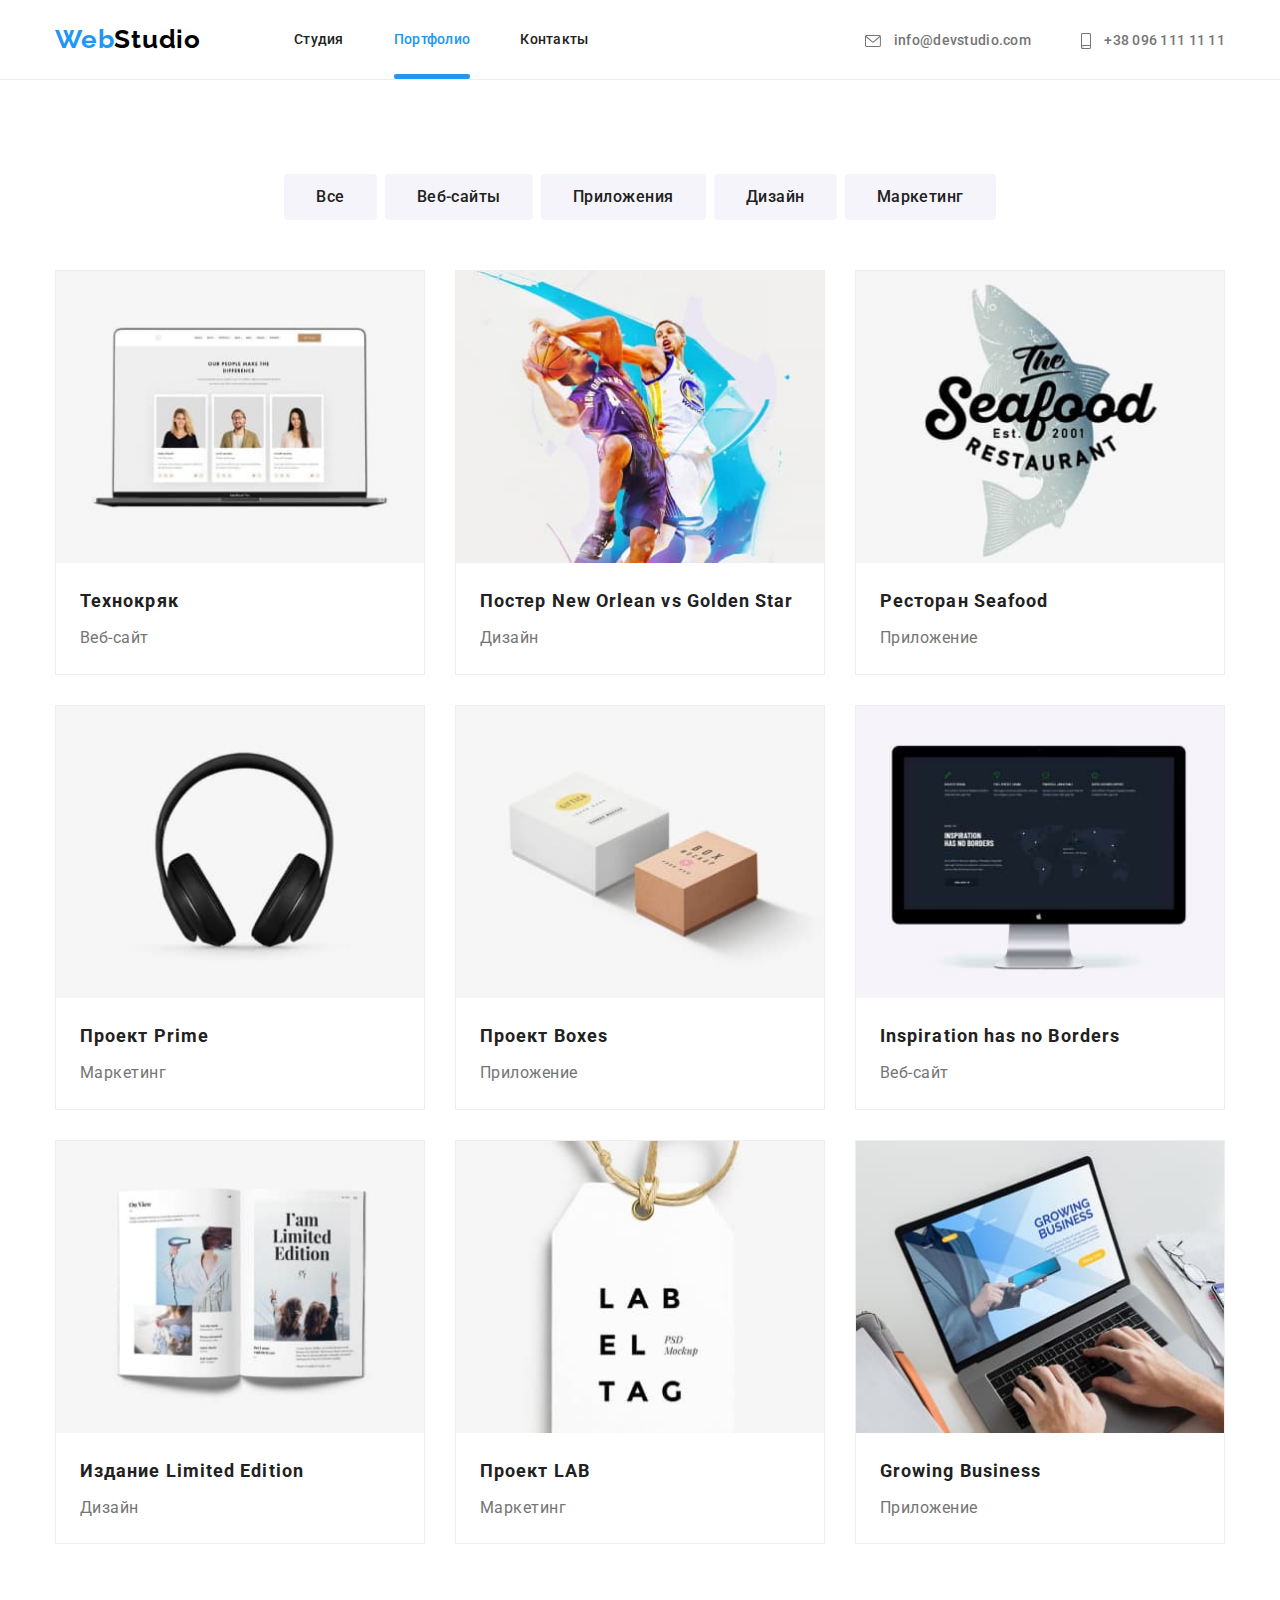
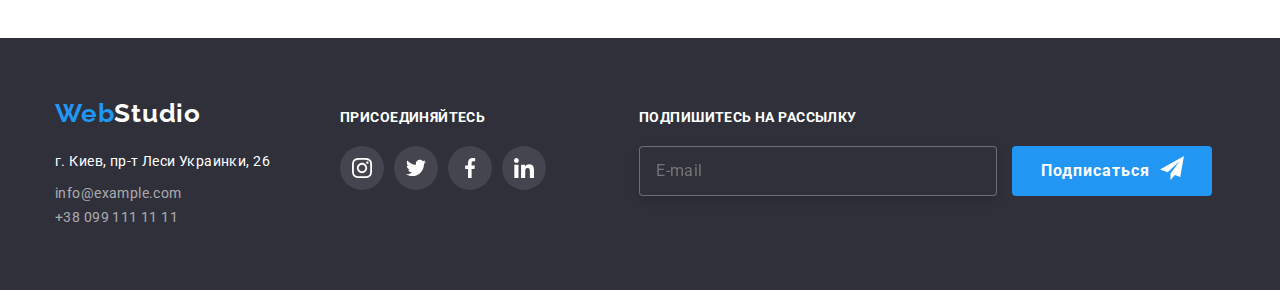
==== commit 679886f2: "создает SASS главной страницы и для портфолио" ====
--- a/portfolio.html
+++ b/portfolio.html
@@ -9,7 +9,7 @@
       rel="stylesheet"
     />
     <link rel="stylesheet" href="./css/modern-normalize.css" />
-    <link rel="stylesheet" href="./css/styles.css" />
+    <link rel="stylesheet" href="./css/main.min.css" />
   </head>
 
   <body>
@@ -17,7 +17,7 @@
     <header>
       <nav class="container main-nav">
         <a href="./index.html" class="logo">
-          <span class="logo__blue">Web</span>Studio
+          <span class="logo__text-web">Web</span>Studio
         </a>
 
         <ul class="site-nav list">
@@ -36,18 +36,18 @@
           </li>
         </ul>
 
-        <ul class="auth-nav list">
-          <li class="auth-nav__list">
-            <a class="auth-nav__link link" href="mailto:info@devstudio.com"
-              ><svg class="auth-nav__icon-envelope">
+        <ul class="contacts list">
+          <li class="contacts__list">
+            <a class="contacts__link link" href="mailto:info@devstudio.com"
+              ><svg class="contacts__icon-envelope">
                 <use href="./images/sprite1.svg#icon-envelope"></use>
               </svg>
               info@devstudio.com
             </a>
           </li>
-          <li class="auth-nav__list">
-            <a class="auth-nav__link link" href="tel:+38-096-111-11-11"
-              ><svg class="auth-nav__icon-smartphone">
+          <li class="contacts__list">
+            <a class="contacts__link link" href="tel:+38-096-111-11-11"
+              ><svg class="contacts__icon-smartphone">
                 <use href="./images/sprite1.svg#icon-smartphone"></use>
               </svg>
               +38 096 111 11 11</a
@@ -290,12 +290,12 @@
     </main>
 
     <!--Подвал-->
-    <footer class="contacts-container">
+    <footer class="footer-container">
       <div class="container footer-flex">
         <div class="footer-address">
           <a href="./index.html" class="logo footer">
-            <span class="logo__blue">Web</span
-            ><span class="logo__white">Studio</span>
+            <span class="logo__text-web">Web</span
+            ><span class="logo__text-studio">Studio</span>
           </a>
           <address class="adress">
             <p class="adress__text">г. Киев, пр-т Леси Украинки, 26</p>
@@ -319,7 +319,7 @@
                 href="https://www.instagram.com/?hl=ru"
                 aria-label="ссылка Инстаграм"
               >
-                <svg class="social-icon__img social-icon__img--wite">
+                <svg class="social-icon__img social-icon__img--white">
                   <use href="./images/sprite1.svg#icon-instagram"></use>
                 </svg>
               </a>
@@ -331,7 +331,7 @@
                 href="https://twitter.com/?lang=ru"
                 aria-label="ссылка Твиттер"
               >
-                <svg class="social-icon__img social-icon__img--wite">
+                <svg class="social-icon__img social-icon__img--white">
                   <use href="./images/sprite1.svg#icon-twitter"></use>
                 </svg>
               </a>
@@ -343,7 +343,7 @@
                 href="https://www.facebook.com/"
                 aria-label="ссылка Фейсбук"
               >
-                <svg class="social-icon__img social-icon__img--wite">
+                <svg class="social-icon__img social-icon__img--white">
                   <use href="./images/sprite1.svg#icon-facebook"></use>
                 </svg>
               </a>
@@ -354,7 +354,7 @@
                 class="social-icon__link"
                 href="https://www.linkedin.com/"
                 aria-label="ссылка Линкедин"
-                ><svg class="social-icon__img social-icon__img--wite">
+                ><svg class="social-icon__img social-icon__img--white">
                   <use href="./images/sprite1.svg#icon-linkedin"></use>
                 </svg>
               </a>
--- a/css/main.min.css
+++ b/css/main.min.css
@@ -0,0 +1,2 @@
+body{font-family:"Roboto",sans-serif;background-color:#fff;color:#212121}.container{width:1200px;padding-left:15px;padding-right:15px;margin-left:auto;margin-right:auto}.list{padding:0;margin:0;list-style:none}.link{text-decoration:none}.picture{display:block;max-width:100%;height:auto}.portfolio{padding-top:94px;padding-bottom:94px;border-top:1px solid #ececec}.logo{margin-right:93px;font-family:"Raleway",sans-serif;font-weight:700;color:#000;text-decoration:none;font-size:26px;line-height:1.2;letter-spacing:0.03em}.logo__text-web{color:#2196f3}.logo__text-studio{color:#fff}.main-nav{-webkit-box-align:center;-ms-flex-align:center;align-items:center;display:-webkit-box;display:-ms-flexbox;display:flex}.site-nav{display:-webkit-box;display:-ms-flexbox;display:flex}.site-nav__list:not(:last-child){margin-right:50px}.site-nav__link{position:relative;display:block;font-weight:500;color:#212121;font-size:14px;line-height:1.1;letter-spacing:0.02em;padding-top:32px;padding-bottom:32px;-webkit-transition:color 250ms cubic-bezier(0.4, 0, 0.2, 1);transition:color 250ms cubic-bezier(0.4, 0, 0.2, 1)}.site-nav__link:hover,.site-nav__link:focus{color:#2196f3}.site-nav__link--current{color:#2196f3}.site-nav__link--current::after{position:absolute;content:'';display:block;width:100%;height:5px;background:#2196f3;border-radius:2px;left:0;bottom:0}.contacts{display:-webkit-box;display:-ms-flexbox;display:flex;margin-left:auto}.contacts__list:not(:last-child){margin-right:50px}.contacts__list{text-align:center}.contacts__link{font-weight:500;color:#757575;font-size:14px;line-height:1.1;letter-spacing:0.02em;-webkit-transition:color 250ms cubic-bezier(0.4, 0, 0.2, 1);transition:color 250ms cubic-bezier(0.4, 0, 0.2, 1)}.contacts__link:hover,.contacts__link:focus{color:#2196f3}.contacts__icon-envelope{display:-webkit-inline-box;display:-ms-inline-flexbox;display:inline-flex;vertical-align:middle;width:16px;height:12px;margin-right:10px;fill:#757575;text-align:center;-webkit-transition:fill 250ms cubic-bezier(0.4, 0, 0.2, 1);transition:fill 250ms cubic-bezier(0.4, 0, 0.2, 1)}.contacts__icon-smartphone{display:-webkit-inline-box;display:-ms-inline-flexbox;display:inline-flex;vertical-align:middle;width:10px;height:16px;margin-right:10px;fill:#757575;-webkit-transition:fill 250ms cubic-bezier(0.4, 0, 0.2, 1);transition:fill 250ms cubic-bezier(0.4, 0, 0.2, 1)}.contacts__link:hover .contacts__icon-smartphone,.contacts__link:focus .contacts__icon-smartphone,.contacts__link:hover .contacts__icon-envelope,.contacts__link:focus .contacts__icon-envelope{fill:#2196f3}.herro{text-align:center;height:600px;margin-left:auto;margin-right:auto;padding-top:200px;padding-bottom:200px;background-image:-webkit-gradient(linear, left top, right top, from(rgba(47,48,58,0.4)), to(rgba(47,48,58,0.4))),url(../images/hero.jpg);background-image:linear-gradient(to right, rgba(47,48,58,0.4), rgba(47,48,58,0.4)),url(../images/hero.jpg);background-position:center;background-color:#c4c4c4;background-size:cover}.herro__title{margin-top:0;margin-bottom:30px;margin-left:auto;margin-right:auto;width:696px;font-weight:900;color:#fff;text-transform:uppercase;font-size:44px;line-height:1.4;letter-spacing:0.06em}.button{display:inline-block;padding:10px 32px;border-radius:4px;border:0;font-weight:700;background-color:#2196f3;color:#fff;font-size:16px;line-height:1.9;letter-spacing:0.06em}.button:hover,.button:focus{outline:none}.section{padding-top:0;padding-bottom:94px}.section-top{padding-top:94px;padding-bottom:94px}.section-title{margin-top:0;margin-bottom:50px;text-align:center;font-weight:700;font-size:36px;line-height:1.2;letter-spacing:0.03em}.section-top__bgc{background-color:#f5f4fa}.featyre{display:-webkit-box;display:-ms-flexbox;display:flex}.featyre__list::before{content:'';display:block;height:120px;background-color:#f5f4fa;background-repeat:no-repeat;background-position:center;margin-bottom:30px}.featyre__list:nth-child(1)::before{background-image:url(../images/antenna.svg)}.featyre__list:nth-child(2)::before{background-image:url(../images/clock.svg)}.featyre__list:nth-child(3)::before{background-image:url(../images/diagram.svg)}.featyre__list:nth-child(4)::before{background-image:url(../images/astronaut.svg)}.featyre__list:not(:last-child){margin-right:30px}.featyre__title{margin-top:0;margin-bottom:10px;font-weight:700;text-transform:uppercase;font-size:14px;line-height:1.1;letter-spacing:0.03em}.featyre__text{margin-top:0;margin-bottom:0;font-weight:400;color:#757575;font-size:14px;line-height:1.7;letter-spacing:0.03em}.activity{display:-webkit-box;display:-ms-flexbox;display:flex}.activity__card{position:relative}.activity__card::before{content:'';position:absolute;width:100%;height:70px;bottom:0;background:rgba(47,48,58,0.8)}.activity__text{position:absolute;margin-top:0;margin-bottom:0;bottom:27px;right:82px;font-weight:700;font-size:14px;line-height:1.14;text-align:center;letter-spacing:0.03em;text-transform:uppercase;color:#fff}.activity__list:not(:last-child){margin-right:30px}.team-card{display:-webkit-box;display:-ms-flexbox;display:flex}.team-card__list{background:#ffffff;-webkit-box-shadow:0px 1px 3px rgba(0,0,0,0.12),0px 1px 1px rgba(0,0,0,0.14),0px 2px 1px rgba(0,0,0,0.2);box-shadow:0px 1px 3px rgba(0,0,0,0.12),0px 1px 1px rgba(0,0,0,0.14),0px 2px 1px rgba(0,0,0,0.2);border-radius:0px 0px 4px 4px;text-align:center}.team-card__list:not(:last-child){margin-right:30px}.team-card__list--content{padding-top:30px;padding-bottom:30px}.team-card__name{margin-top:0;margin-bottom:10px;font-weight:500;font-size:16px;line-height:1.2;letter-spacing:0.03em}.team-card__position{margin-top:0;margin-bottom:16px;font-weight:400;color:#757575;font-size:16px;line-height:1.2;letter-spacing:0.03em}.social-icon{display:-webkit-box;display:-ms-flexbox;display:flex;-webkit-box-pack:center;-ms-flex-pack:center;justify-content:center}.social-icon__list:not(:last-child){margin-right:10px}.social-icon__link{display:-webkit-box;display:-ms-flexbox;display:flex;-webkit-box-pack:center;-ms-flex-pack:center;justify-content:center;-webkit-box-align:center;-ms-flex-align:center;align-items:center;width:44px;height:44px;border-radius:50%;background-color:#fff;-webkit-transition:background-color 250ms cubic-bezier(0.4, 0, 0.2, 1);transition:background-color 250ms cubic-bezier(0.4, 0, 0.2, 1)}.social-icon__link:hover,.social-icon__link:focus{background-color:#2196f3}.social-icon__img{width:20px;height:20px;fill:#afb1b8;-webkit-transition:fill 250ms cubic-bezier(0.4, 0, 0.2, 1);transition:fill 250ms cubic-bezier(0.4, 0, 0.2, 1)}.social-icon__link:hover .social-icon__img,.social-icon__link:focus .social-icon__img{fill:#fff}.social-icon__link{background-color:rgba(255,255,255,0.1)}.social-icon__img--white{fill:#fff}.clients-logo{display:-webkit-box;display:-ms-flexbox;display:flex}.clients-logo__list:not(:last-child){margin-right:30px}.clients-logo__link{fill:#afb1b8;display:-webkit-box;display:-ms-flexbox;display:flex;-webkit-box-pack:center;-ms-flex-pack:center;justify-content:center;-webkit-box-align:center;-ms-flex-align:center;align-items:center;width:170px;height:90px;border:1px solid #afb1b8;border-radius:4px;-webkit-transition:border 250ms cubic-bezier(0.4, 0, 0.2, 1);transition:border 250ms cubic-bezier(0.4, 0, 0.2, 1)}.clients-logo__link:hover,.clients-logo__link:focus{border:1px solid #2196f3}.clients-logo__img{-webkit-transition:fill 250ms cubic-bezier(0.4, 0, 0.2, 1);transition:fill 250ms cubic-bezier(0.4, 0, 0.2, 1)}.clients-logo__link:hover .clients-logo__img,.clients-logo__link:focus .clients-logo__img{fill:#2196f3}.footer-container{background-color:#2f303a;color:#fff;font-weight:400;font-size:14px;line-height:1.7;letter-spacing:0.03em;font-style:normal;height:252px}.footer-flex{display:-webkit-box;display:-ms-flexbox;display:flex}.footer-address{margin-right:70px}.footer{display:block;margin-right:0;margin-top:60px;margin-bottom:20px}.adress{display:-webkit-inline-box;display:-ms-inline-flexbox;display:inline-flex;-webkit-box-orient:vertical;-webkit-box-direction:normal;-ms-flex-direction:column;flex-direction:column;font-style:normal}.adress__text{margin-top:0px;margin-bottom:0px;margin-bottom:9px}.adress__connection{font-weight:400;color:rgba(255,255,255,0.6);font-size:14px;line-height:1.7;letter-spacing:0.03em;font-style:normal}.footer-slogan{margin-right:93px}.footer-slogan__text{margin-top:72px;margin-bottom:20px;font-weight:700;font-size:14px;line-height:1.1;letter-spacing:0.03em;text-transform:uppercase}.footer-form__input{width:358px;height:50px;padding-left:16px;margin-right:12px;font-weight:400;font-size:16px;line-height:1.25;-webkit-box-align:center;-ms-flex-align:center;align-items:center;letter-spacing:0.03em;color:rgba(255,255,255,0.6);background-color:#2f303a;border:1px solid rgba(255,255,255,0.3);-webkit-filter:drop-shadow(0px 4px 4px rgba(0,0,0,0.15));filter:drop-shadow(0px 4px 4px rgba(0,0,0,0.15));border-radius:4px}.footer-form__button{position:relative;width:200px;height:50px;padding-left:29px;padding-right:0;text-align:inherit}.footer-form__icon{position:absolute;fill:#fff;margin-left:10px;width:24px;height:24px}.button-group{display:-webkit-box;display:-ms-flexbox;display:flex;margin-bottom:50px;-webkit-box-pack:center;-ms-flex-pack:center;justify-content:center}.button-group__btn{font-weight:500;background-color:#f5f4fa;color:#212121;font-size:16px;line-height:1.6;letter-spacing:0.03em;-webkit-transition:color 250ms cubic-bezier(0.4, 0, 0.2, 1),background-color 250ms cubic-bezier(0.4, 0, 0.2, 1);transition:color 250ms cubic-bezier(0.4, 0, 0.2, 1),background-color 250ms cubic-bezier(0.4, 0, 0.2, 1)}.button-group__btn:hover,.button-group__btn:focus{background-color:#2196f3;color:#fff;outline:none}.button-group__list:not(:last-child){margin-right:8px}.button-group__list:hover,.button-group__list:focus{-webkit-box-shadow:0px 3px 1px rgba(0,0,0,0.1),0px 1px 2px rgba(0,0,0,0.08),0px 2px 2px rgba(0,0,0,0.12);box-shadow:0px 3px 1px rgba(0,0,0,0.1),0px 1px 2px rgba(0,0,0,0.08),0px 2px 2px rgba(0,0,0,0.12)}.our-work{display:-webkit-box;display:-ms-flexbox;display:flex;-ms-flex-wrap:wrap;flex-wrap:wrap}.our-work__list{width:calc((100% - 60px) / 3);background-color:#fff;margin-right:30px;margin-bottom:30px;border:1px solid #eeeeee}.our-work__list:hover,.our-work__list:focus{-webkit-box-shadow:0px 1px 1px rgba(0,0,0,0.12),0px 4px 4px rgba(0,0,0,0.06),1px 4px 6px rgba(0,0,0,0.16);box-shadow:0px 1px 1px rgba(0,0,0,0.12),0px 4px 4px rgba(0,0,0,0.06),1px 4px 6px rgba(0,0,0,0.16)}.our-work__list:nth-child(3n){margin-right:0}.our-work__list:nth-last-child(-n+3){margin-bottom:0}.our-work__title{padding-top:20px;padding-left:24px;padding-bottom:4px;margin-top:0;margin-bottom:0;font-weight:700;font-size:18px;line-height:2;letter-spacing:0.06em;color:#212121}.our-work__text{padding-left:24px;padding-bottom:20px;margin-top:0;margin-bottom:0;color:#757575;font-weight:400;font-size:16px;line-height:1.9;letter-spacing:0.03em}.overlay{position:relative;overflow:hidden}.overlay::before{content:'';position:absolute;width:100%;height:100%;background-color:rgba(33,150,243,0.9);-webkit-transform:translateY(100%);transform:translateY(100%);-webkit-transition:-webkit-transform 250ms cubic-bezier(0.4, 0, 0.2, 1);transition:-webkit-transform 250ms cubic-bezier(0.4, 0, 0.2, 1);transition:transform 250ms cubic-bezier(0.4, 0, 0.2, 1);transition:transform 250ms cubic-bezier(0.4, 0, 0.2, 1), -webkit-transform 250ms cubic-bezier(0.4, 0, 0.2, 1)}.our-work__list:hover .overlay::before,.our-work__list:focus .overlay::before{opacity:1;-webkit-transform:translateY(0);transform:translateY(0)}.overlay__text{position:absolute;top:63px;right:24px;bottom:63px;left:24px;opacity:0;margin-top:0;margin-bottom:0;font-weight:400;font-size:18px;line-height:1.5;letter-spacing:0.03em;color:#fff;-webkit-transform:translateY(100%);transform:translateY(100%);-webkit-transition:-webkit-transform 250ms cubic-bezier(0.4, 0, 0.2, 1);transition:-webkit-transform 250ms cubic-bezier(0.4, 0, 0.2, 1);transition:transform 250ms cubic-bezier(0.4, 0, 0.2, 1);transition:transform 250ms cubic-bezier(0.4, 0, 0.2, 1), -webkit-transform 250ms cubic-bezier(0.4, 0, 0.2, 1)}.our-work__list:hover .overlay__text,.our-work__list:focus .overlay__text{opacity:1;-webkit-transform:translateY(0);transform:translateY(0)}.backdrop{position:fixed;width:100%;height:100%;top:0px;bottom:0px;background:rgba(0,0,0,0.2)}.backdrop.is-hidden{opacity:0;pointer-events:none}.modal{position:absolute;top:50%;left:50%;-webkit-transform:translate(-50%, -50%);transform:translate(-50%, -50%);width:528px;height:581px;background-color:#fff;-webkit-box-shadow:0px 1px 3px rgba(0,0,0,0.12),0px 1px 1px rgba(0,0,0,0.14),0px 2px 1px rgba(0,0,0,0.2);box-shadow:0px 1px 3px rgba(0,0,0,0.12),0px 1px 1px rgba(0,0,0,0.14),0px 2px 1px rgba(0,0,0,0.2);border-radius:4px}.modal__btn{position:absolute;right:8px;top:8px;width:30px;height:30px;padding:0;border:1px solid rgba(0,0,0,0.1);border-radius:50%;background-color:#fff}.modal__icon{position:absolute;content:'';display:inline-block;width:18px;height:18px;top:50%;left:50%;-webkit-transform:translate(-50%, -50%);transform:translate(-50%, -50%);fill:#000;-webkit-transition:fill 250ms cubic-bezier(0.4, 0, 0.2, 1);transition:fill 250ms cubic-bezier(0.4, 0, 0.2, 1)}.modal__btn:hover,.modal__btn:focus{outline:none}.modal__btn:hover .modal__icon,.modal__btn:focus .modal__icon{fill:#2196f3}.form{width:448px;margin-left:auto;margin-right:auto;margin-top:40px;margin-bottom:40px;margin-left:41px;margin-right:39px}.form__caption{font-weight:700;font-size:20px;line-height:1.15;letter-spacing:0.03em;text-align:center;margin-bottom:12px;margin-top:40px;color:#212121}.form__label{position:relative;display:block;font-weight:400;font-size:12px;line-height:1.07;letter-spacing:0.01em;margin-bottom:10px;color:#757575}.form__label:focus{outline:1px solid #2196f3}.form__input{width:100%;height:40px;margin-top:4px;padding-left:42px;border:1px solid rgba(33,33,33,0.2);border-radius:4px;-webkit-transition:border 250ms cubic-bezier(0.4, 0, 0.2, 1);transition:border 250ms cubic-bezier(0.4, 0, 0.2, 1)}.form__input:focus{border:1px solid #2196f3;outline:none}.form__icon{position:absolute;width:18px;height:18px;bottom:11px;left:12px;fill:#000;-webkit-transition:fill 250ms cubic-bezier(0.4, 0, 0.2, 1);transition:fill 250ms cubic-bezier(0.4, 0, 0.2, 1)}.form__input:focus+.form__icon{fill:#2196f3}.textarea{margin-bottom:0}.form__textarea{display:block;width:100%;height:120px;margin-top:4px;padding:12px 16px;resize:none;border:1px solid rgba(33,33,33,0.2);border-radius:4px;-webkit-transition:border 250ms cubic-bezier(0.4, 0, 0.2, 1);transition:border 250ms cubic-bezier(0.4, 0, 0.2, 1)}.form__textarea:focus{border:1px solid #2196f3;outline:none}.form__textarea::-webkit-input-placeholder{color:rgba(117,117,117,0.5)}.form__textarea:-ms-input-placeholder{color:rgba(117,117,117,0.5)}.form__textarea::-ms-input-placeholder{color:rgba(117,117,117,0.5)}.form__textarea::placeholder{color:rgba(117,117,117,0.5)}.form__checkbox{display:inline-block;font-size:14px;line-height:1.7;letter-spacing:0.03em;text-align:center;padding:0;margin-left:12px;margin-top:20px;margin-bottom:30px;color:#757575}.checkbox{position:absolute;width:1px;height:1px;margin:-1px;border:0;padding:0;clip:rect(0 0 0 0);overflow:hidden}.checkbox__icon{display:inline-block;width:16px;height:15px;border:2px solid #000;border-radius:2px;margin-right:7px;vertical-align:middle}.checkbox:checked+.checkbox__icon{background-color:#2196f3;background-image:url(../images/icon-check.svg);background-size:contain;background-origin:border-box;border-color:#2196f3}.checkbox__link{color:#2196f3}.form__btn{display:block;margin-left:auto;margin-right:auto;width:200px;-webkit-box-shadow:0px 4px 4px rgba(0,0,0,0.15);box-shadow:0px 4px 4px rgba(0,0,0,0.15)}
+/*# sourceMappingURL=main.min.css.map */